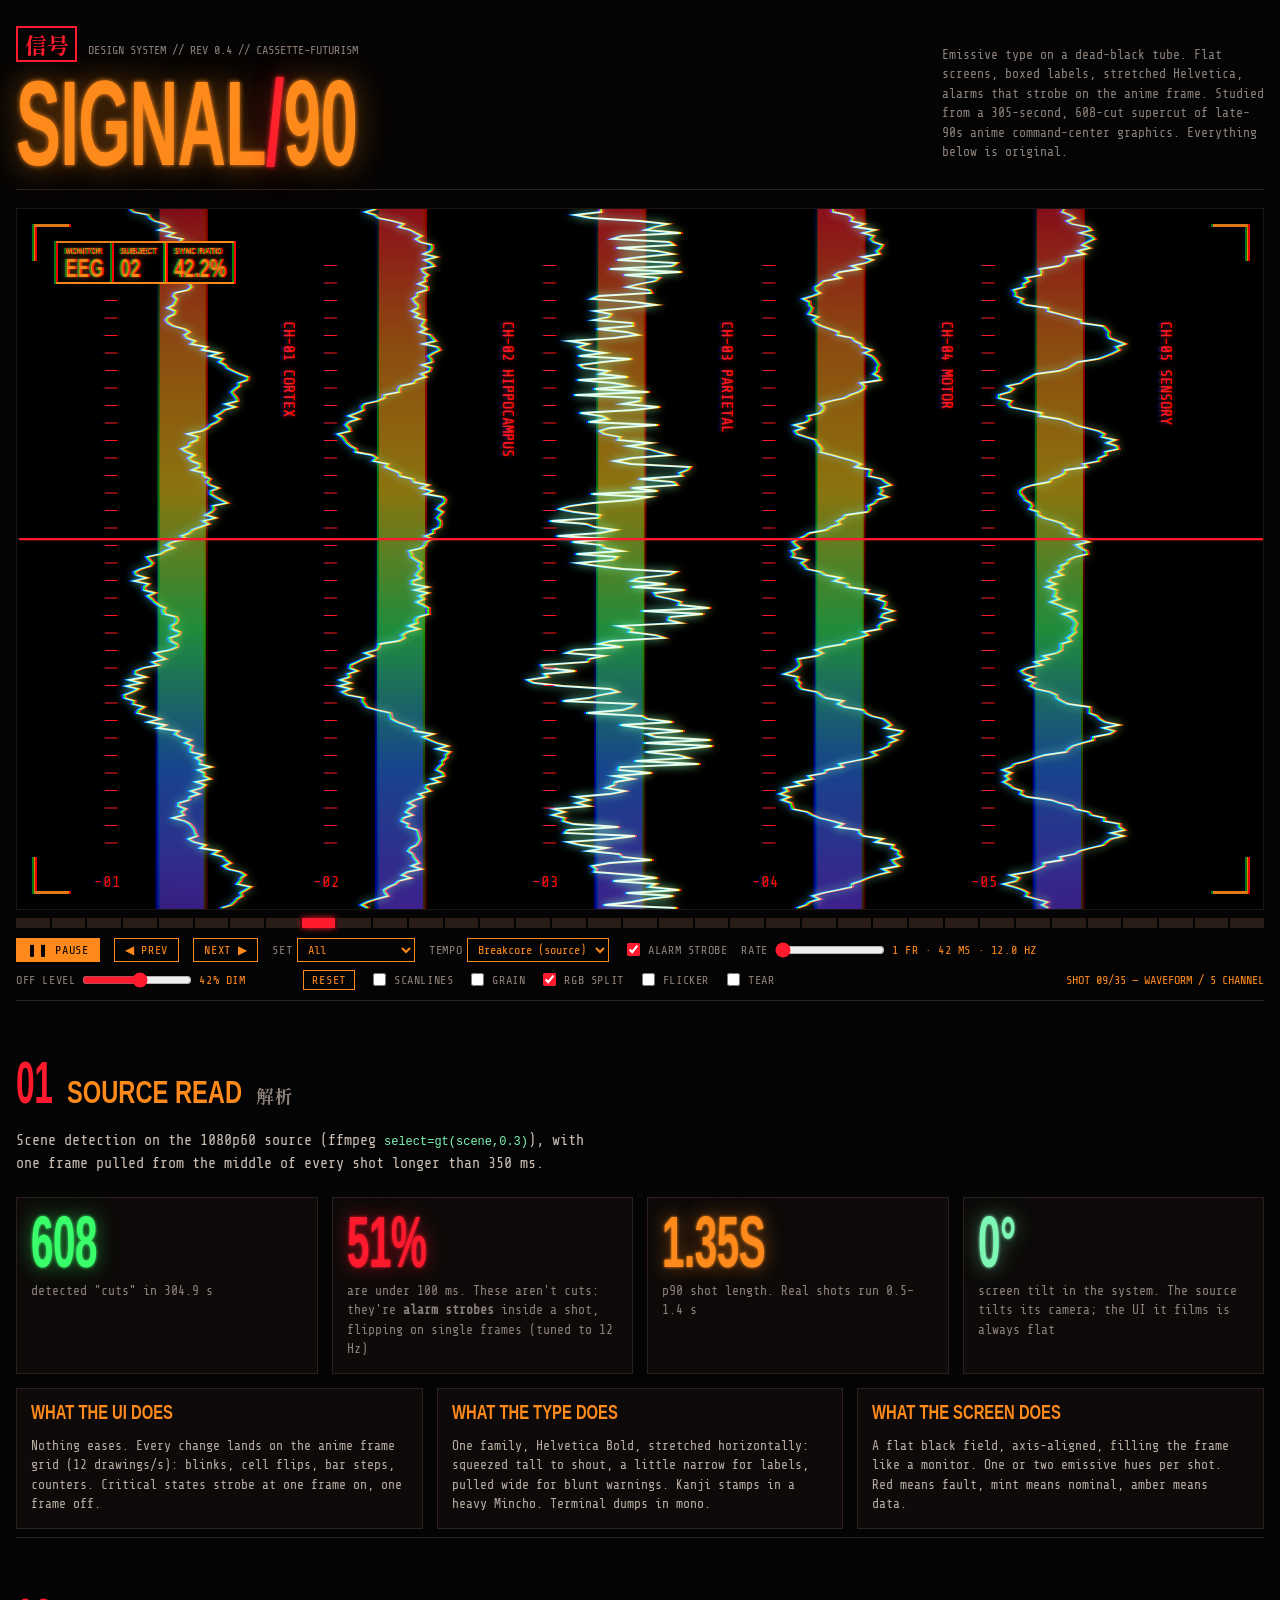
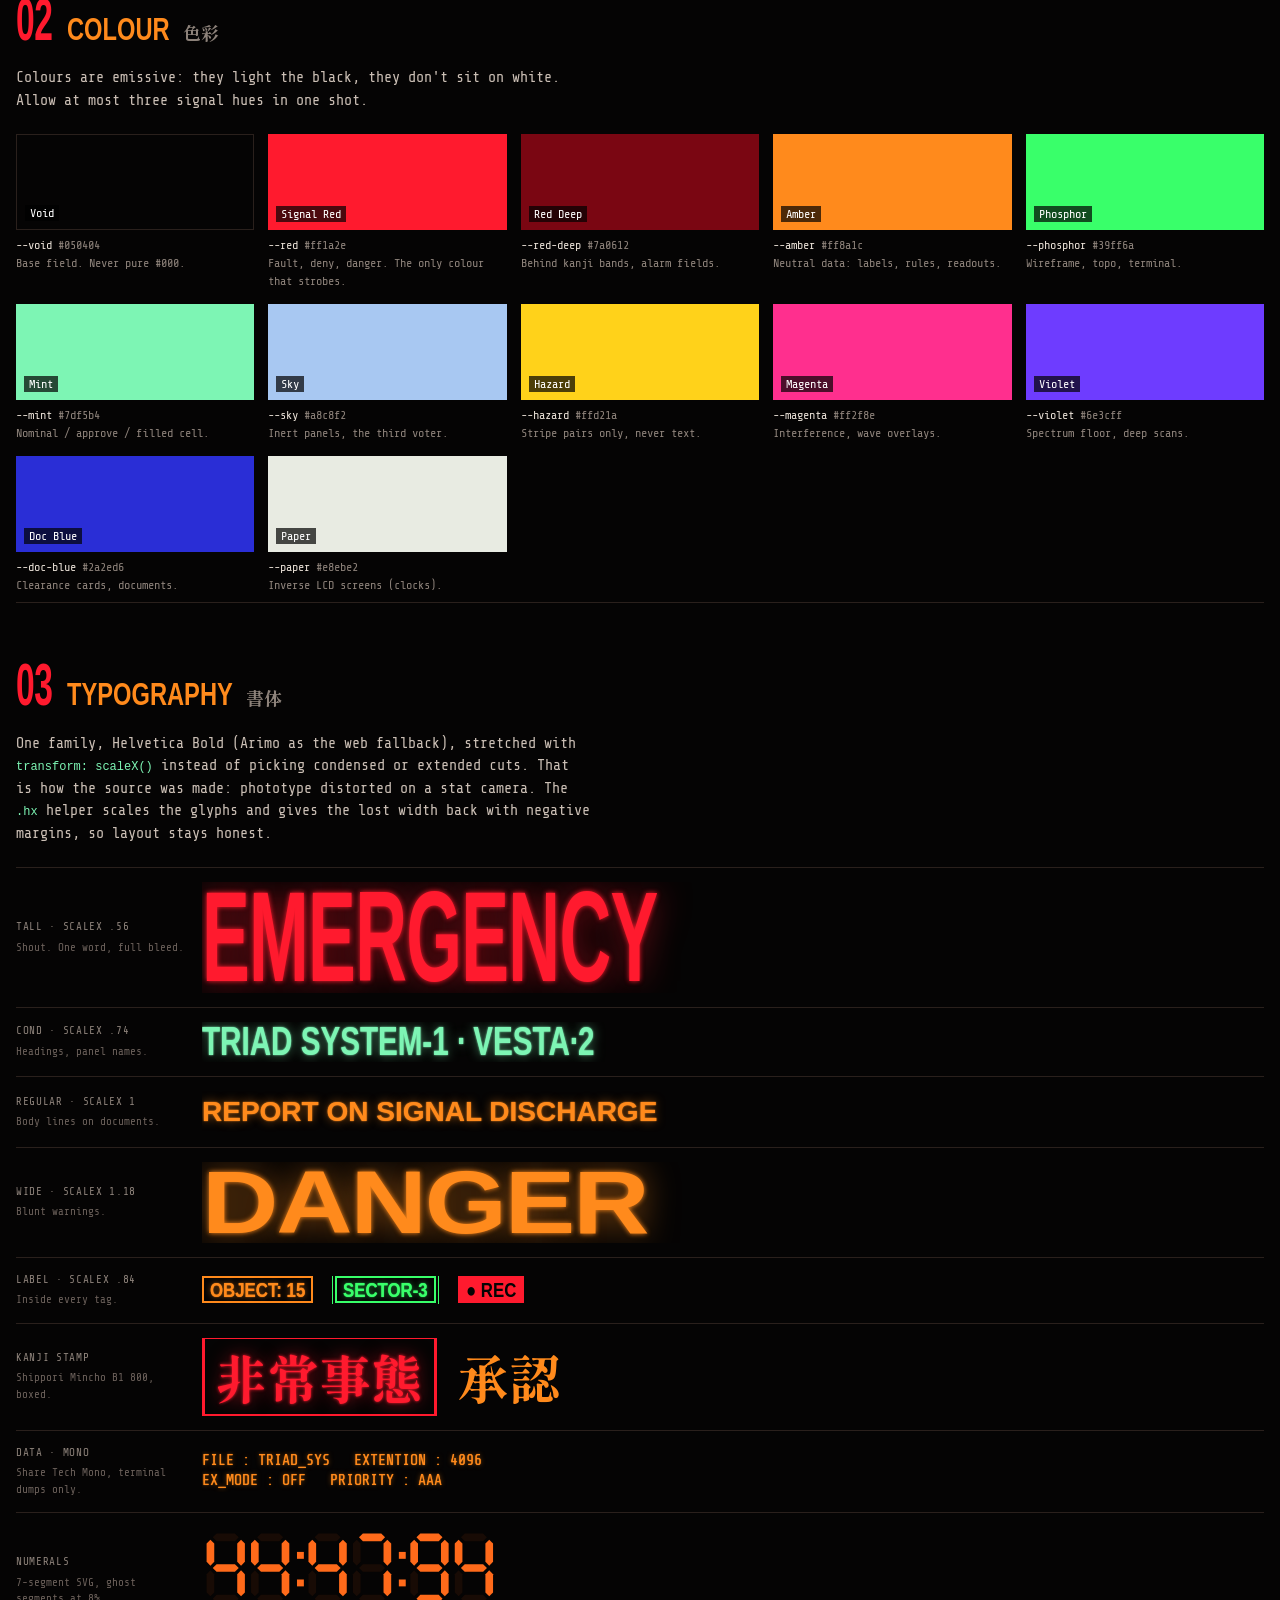
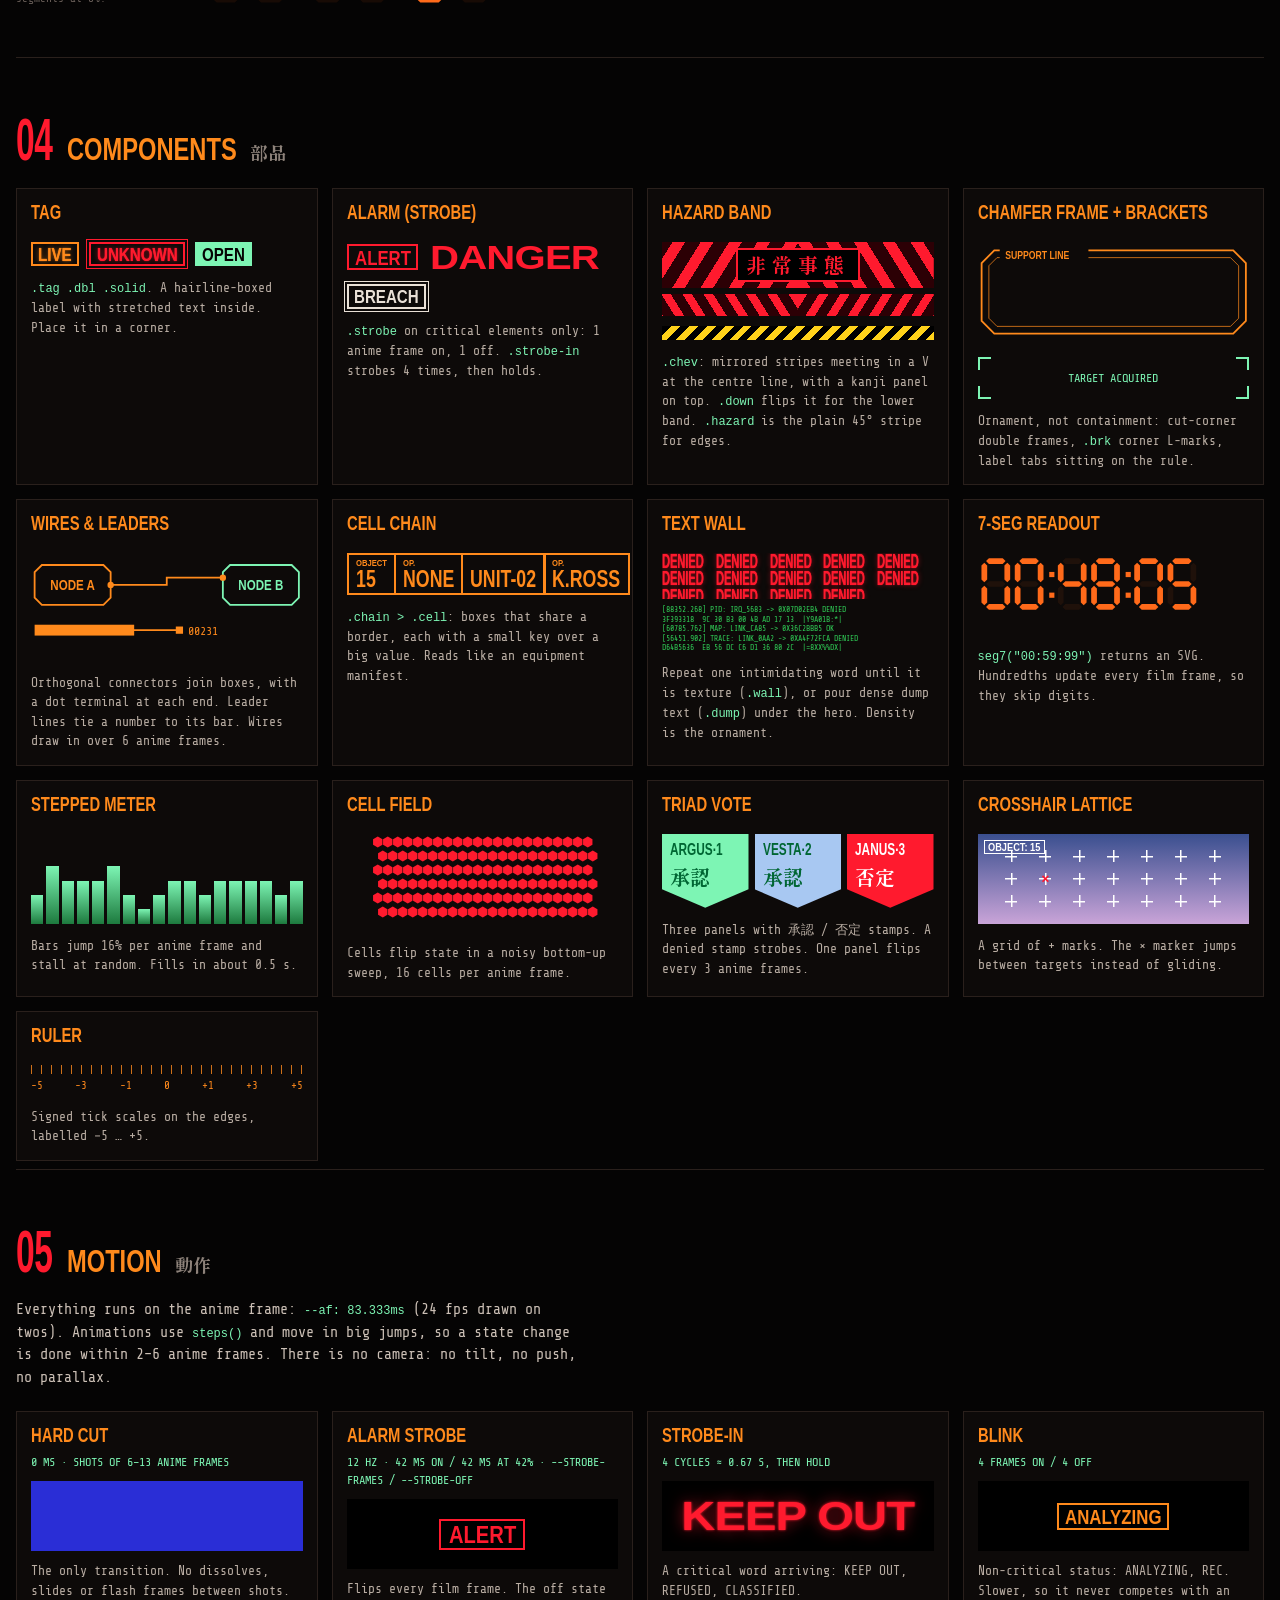
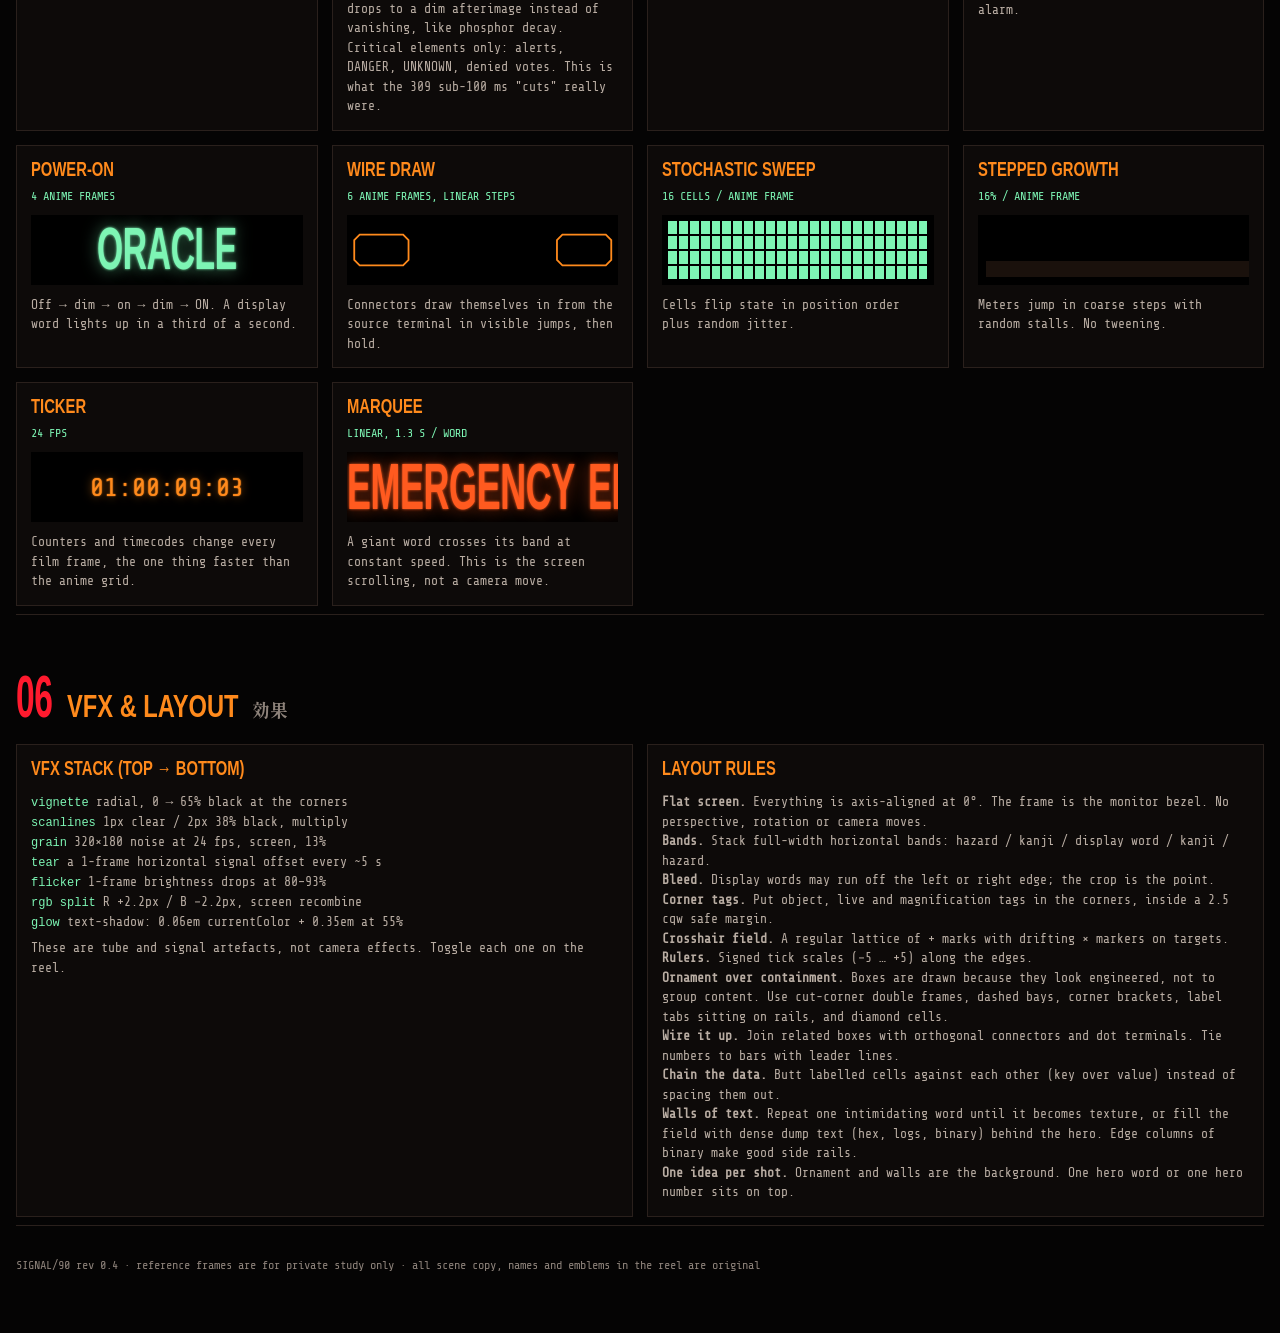
==== demo-reel.html @ db7c9132 "SIGNAL/90: cassette-futurism UI system, kit and demo reel Kit (signal90/): tokens.json (DTCG), guide" ====
<!doctype html>
<html lang="en">
<head>
<meta charset="utf-8">
<meta name="viewport" content="width=device-width,initial-scale=1">
<title>SIGNAL/90 Demo Reel</title>
<link rel="preconnect" href="https://fonts.googleapis.com">
<link rel="preconnect" href="https://fonts.gstatic.com" crossorigin>
<link href="https://fonts.googleapis.com/css2?family=Arimo:wght@400;700&family=Shippori+Mincho+B1:wght@700;800&family=Share+Tech+Mono&display=swap" rel="stylesheet">
<link rel="stylesheet" href="signal90/signal90.css">
<style>
/* ---------- page chrome ---------- */
.mast{display:flex;align-items:flex-end;justify-content:space-between;gap:16px;padding:28px 0 14px;border-bottom:1px solid var(--page-rule);flex-wrap:wrap}
.mast h1{margin:0;font-size:clamp(48px,10vw,120px);color:var(--amber)}
.mast h1 b{color:var(--red)}
.mast .sub{color:var(--page-dim);font-size:13px;max-width:46ch}
.mast .jp{font:800 22px var(--f-mincho);color:var(--red);border:2px solid var(--red);padding:0 .3em;margin-right:.5em}
.stage-wrap{margin:18px 0 0}
.stage{position:relative;width:100%;aspect-ratio:16/9;background:var(--void);overflow:hidden;container-type:inline-size;isolation:isolate;border:1px solid #1d1512}
.scene{position:absolute;inset:0;overflow:hidden}
.stage.ca .scene{filter:url(#rgbsplit)}
.fx{position:absolute;inset:0;pointer-events:none;z-index:20}
.fx-scan{background:repeating-linear-gradient(180deg,transparent 0 1px,rgba(0,0,0,.38) 1px 3px);mix-blend-mode:multiply}
.fx-vig{background:radial-gradient(120% 95% at 50% 50%,transparent 55%,rgba(0,0,0,.65) 100%)}
.fx-grain{width:100%;height:100%;opacity:.13;mix-blend-mode:screen}
.stage.flicker .scene{animation:flick 3.1s infinite steps(1)}
@keyframes flick{0%{opacity:1}31%{opacity:.88}32%{opacity:1}67%{opacity:.93}68%{opacity:1}92%{opacity:.8}93%{opacity:1}}
.stage.tear .scene{animation:tear 4.7s infinite steps(1)}
@keyframes tear{0%,100%{transform:none}61%{transform:translateX(.6cqw)}62%{transform:translateX(-.4cqw)}63%{transform:none}}

.controls{display:flex;flex-wrap:wrap;gap:8px 14px;align-items:center;padding:10px 0;border-bottom:1px solid var(--page-rule);font-size:12px;color:var(--page-dim)}
.btn{font:12px var(--f-mono);background:transparent;color:var(--amber);border:1px solid var(--amber);padding:4px 10px;cursor:pointer;text-transform:uppercase;letter-spacing:.06em}
.btn:hover,.btn[aria-pressed=true]{background:var(--amber);color:var(--void)}
.controls label{display:inline-flex;gap:5px;align-items:center;cursor:pointer;text-transform:uppercase;letter-spacing:.05em}
.controls input{accent-color:var(--red)}
.controls select{font:12px var(--f-mono);background:var(--void);color:var(--amber);border:1px solid var(--amber);padding:3px 6px}
.controls input[type=range]{width:110px}
.sval{color:var(--amber);min-width:15ch;display:inline-block;font-variant-numeric:tabular-nums}
.readout{margin-left:auto;color:var(--amber);white-space:nowrap}
.ticks{display:flex;gap:2px;height:10px;margin:8px 0 0}
.ticks i{flex:1;background:#2a1d18;cursor:pointer}
.ticks i.on{background:var(--red);box-shadow:0 0 6px var(--red)}

section{padding:56px 0 8px;border-bottom:1px solid var(--page-rule)}
.sh{display:flex;gap:14px;align-items:baseline;margin:0 0 22px;flex-wrap:wrap}
.sh .no{font-size:60px;color:var(--red)}
.sh h2{margin:0;font-size:32px;color:var(--amber)}
.sh .jp{font:800 18px var(--f-mincho);color:var(--page-dim)}
.lede{max-width:72ch;color:#cbbfb5;margin:0 0 22px}
.grid{display:grid;gap:14px}
.g2{grid-template-columns:repeat(auto-fit,minmax(min(100%,420px),1fr))}
.g3{grid-template-columns:repeat(auto-fit,minmax(min(100%,300px),1fr))}
.g4{grid-template-columns:repeat(auto-fit,minmax(min(100%,220px),1fr))}
.card{border:1px solid var(--page-rule);background:var(--void-2);padding:14px;position:relative;min-width:0}
.card h3{margin:0 0 8px;font-size:20px;color:var(--amber)}
.card p{margin:6px 0 0;font-size:13px;color:#b9ada3}
code{color:var(--mint);font-size:12px}
.stat{font-size:72px;color:var(--phosphor)}
.statnote{font-size:13px;color:var(--page-dim);margin-top:6px}
.sw{height:96px;display:flex;align-items:flex-end;padding:8px;font:12px var(--f-mono)}
.sw span{background:rgba(0,0,0,.7);color:#fff;padding:1px 5px}
.swatch-meta{font-size:12px;color:var(--page-dim);margin-top:6px}
.swatch-meta b{color:var(--page-ink);font-weight:400}
.spec{border-top:1px solid var(--page-rule);padding:14px 0;display:grid;grid-template-columns:170px 1fr;gap:16px;align-items:center}
.spec .k{font-size:11px;color:var(--page-dim);text-transform:uppercase;letter-spacing:.06em}
@media (max-width:640px){.spec{grid-template-columns:1fr}}
.archive img{width:100%;display:block;border:1px solid var(--page-rule);cursor:zoom-in}
.archive figcaption{font-size:11px;color:var(--page-dim);padding:4px 0 10px}
.lightbox{position:fixed;inset:0;background:rgba(0,0,0,.92);display:none;align-items:center;justify-content:center;z-index:100;padding:16px;cursor:zoom-out}
.lightbox.on{display:flex}
.lightbox img{max-width:100%;max-height:100%}
footer{padding:30px 0 60px;color:var(--page-dim);font-size:12px}
.warn{border-left:3px solid var(--red);padding:8px 12px;background:#1a0606;font-size:13px;color:#e6cfc8;margin-top:14px}

</style>
</head>
<body>
<svg width="0" height="0" style="position:absolute" aria-hidden="true">
  <filter id="rgbsplit" x="-2%" y="0" width="104%" height="100%" color-interpolation-filters="sRGB">
    <feColorMatrix in="SourceGraphic" type="matrix" values="1 0 0 0 0  0 0 0 0 0  0 0 0 0 0  0 0 0 1 0" result="r"/>
    <feOffset in="r" dx="2.2" dy="0" result="r2"/>
    <feColorMatrix in="SourceGraphic" type="matrix" values="0 0 0 0 0  0 1 0 0 0  0 0 0 0 0  0 0 0 1 0" result="g"/>
    <feColorMatrix in="SourceGraphic" type="matrix" values="0 0 0 0 0  0 0 0 0 0  0 0 1 0 0  0 0 0 1 0" result="b"/>
    <feOffset in="b" dx="-2.2" dy="0" result="b2"/>
    <feBlend in="r2" in2="g" mode="screen" result="rg"/>
    <feBlend in="rg" in2="b2" mode="screen"/>
  </filter>
  <filter id="sglow" x="-3%" y="-3%" width="106%" height="106%"><feGaussianBlur stdDeviation="2.6" result="b"/><feMerge><feMergeNode in="b"/><feMergeNode in="SourceGraphic"/></feMerge></filter>
</svg>

<div class="wrap">
  <header class="mast">
    <div>
      <div style="margin-bottom:10px"><span class="jp">信号</span><span class="mono" style="color:var(--page-dim);font-size:12px">DESIGN SYSTEM // REV 0.4 // CASSETTE-FUTURISM</span></div>
      <h1 class="tall glow">Signal<b>/</b>90</h1>
    </div>
    <p class="sub">Emissive type on a dead-black tube. Flat screens, boxed labels, stretched Helvetica, alarms that strobe on the anime frame. Studied from a 305-second, 608-cut supercut of late-90s anime command-center graphics. Everything below is original.</p>
  </header>

  <div class="stage-wrap">
    <div class="stage ca" id="stage">
      <div class="scene" id="scene"></div>
      <canvas class="fx fx-grain" id="grain" width="320" height="180" style="display:none"></canvas>
      <div class="fx fx-scan" id="fxscan" style="display:none"></div>
      <div class="fx fx-vig"></div>
    </div>
    <div class="ticks" id="ticks"></div>
    <div class="controls">
      <button class="btn" id="play" aria-pressed="true">❚❚ Pause</button>
      <button class="btn" id="prev">◀ Prev</button>
      <button class="btn" id="next">Next ▶</button>
      <label>Set <select id="set"><option value="all">All</option><option value="source">Source studies</option><option value="modern">Never evolved</option></select></label>
      <label>Tempo <select id="tempo"><option value="breakcore">Breakcore (source)</option><option value="broadcast">Broadcast (2.5s)</option><option value="hold">Hold shot</option></select></label>
      <label><input type="checkbox" id="o-strobe" checked> Alarm strobe</label>
      <label title="Film frames (24 fps) each strobe state holds">Rate <input type="range" id="s-rate" min="1" max="12" step="1" value="1"> <span class="sval" id="v-rate"></span></label>
      <label title="Opacity of the off state">Off level <input type="range" id="s-off" min="0" max="80" step="1" value="42"> <span class="sval" id="v-off"></span></label>
      <button class="btn" id="s-reset" style="padding:2px 8px">Reset</button>
      <label><input type="checkbox" id="o-scan"> Scanlines</label>
      <label><input type="checkbox" id="o-grain"> Grain</label>
      <label><input type="checkbox" id="o-ca" checked> RGB split</label>
      <label><input type="checkbox" id="o-flick"> Flicker</label>
      <label><input type="checkbox" id="o-tear"> Tear</label>
      <span class="readout" id="readout">SHOT 01/17</span>
    </div>
  </div>

  <section>
    <div class="sh"><span class="no tall">01</span><h2 class="cond">Source read</h2><span class="jp">解析</span></div>
    <p class="lede">Scene detection on the 1080p60 source (ffmpeg <code>select=gt(scene,0.3)</code>), with one frame pulled from the middle of every shot longer than 350 ms.</p>
    <div class="grid g4">
      <div class="card"><div class="stat tall glow">608</div><div class="statnote">detected "cuts" in 304.9 s</div></div>
      <div class="card"><div class="stat tall glow" style="color:var(--red)">51%</div><div class="statnote">are under 100 ms. These aren't cuts: they're <b>alarm strobes</b> inside a shot, flipping on single frames (tuned to 12 Hz)</div></div>
      <div class="card"><div class="stat tall glow" style="color:var(--amber)">1.35s</div><div class="statnote">p90 shot length. Real shots run 0.5–1.4 s</div></div>
      <div class="card"><div class="stat tall glow" style="color:var(--mint)">0°</div><div class="statnote">screen tilt in the system. The source tilts its camera; the UI it films is always flat</div></div>
    </div>
    <div class="grid g3" style="margin-top:14px">
      <div class="card"><h3 class="cond">What the UI does</h3><p>Nothing eases. Every change lands on the anime frame grid (12 drawings/s): blinks, cell flips, bar steps, counters. Critical states strobe at one frame on, one frame off.</p></div>
      <div class="card"><h3 class="cond">What the type does</h3><p>One family, Helvetica Bold, stretched horizontally: squeezed tall to shout, a little narrow for labels, pulled wide for blunt warnings. Kanji stamps in a heavy Mincho. Terminal dumps in mono.</p></div>
      <div class="card"><h3 class="cond">What the screen does</h3><p>A flat black field, axis-aligned, filling the frame like a monitor. One or two emissive hues per shot. Red means fault, mint means nominal, amber means data.</p></div>
    </div>
  </section>

  <section>
    <div class="sh"><span class="no tall">02</span><h2 class="cond">Colour</h2><span class="jp">色彩</span></div>
    <p class="lede">Colours are emissive: they light the black, they don't sit on white. Allow at most three signal hues in one shot.</p>
    <div class="grid g4" id="swatches"></div>
  </section>

  <section>
    <div class="sh"><span class="no tall">03</span><h2 class="cond">Typography</h2><span class="jp">書体</span></div>
    <p class="lede">One family, Helvetica Bold (Arimo as the web fallback), stretched with <code>transform: scaleX()</code> instead of picking condensed or extended cuts. That is how the source was made: phototype distorted on a stat camera. The <code>.hx</code> helper scales the glyphs and gives the lost width back with negative margins, so layout stays honest.</p>
    <div id="typespec"></div>
  </section>

  <section>
    <div class="sh"><span class="no tall">04</span><h2 class="cond">Components</h2><span class="jp">部品</span></div>
    <div class="grid g3" id="comps"></div>
  </section>

  <section>
    <div class="sh"><span class="no tall">05</span><h2 class="cond">Motion</h2><span class="jp">動作</span></div>
    <p class="lede">Everything runs on the anime frame: <code>--af: 83.333ms</code> (24 fps drawn on twos). Animations use <code>steps()</code> and move in big jumps, so a state change is done within 2–6 anime frames. There is no camera: no tilt, no push, no parallax.</p>
    <div class="grid g3" id="motion"></div>
  </section>

  <section>
    <div class="sh"><span class="no tall">06</span><h2 class="cond">VFX &amp; layout</h2><span class="jp">効果</span></div>
    <div class="grid g2">
      <div class="card"><h3 class="cond">VFX stack (top → bottom)</h3>
        <p><code>vignette</code> radial, 0 → 65% black at the corners<br>
        <code>scanlines</code> 1px clear / 2px 38% black, multiply<br>
        <code>grain</code> 320×180 noise at 24 fps, screen, 13%<br>
        <code>tear</code> a 1-frame horizontal signal offset every ~5 s<br>
        <code>flicker</code> 1-frame brightness drops at 80–93%<br>
        <code>rgb split</code> R +2.2px / B −2.2px, screen recombine<br>
        <code>glow</code> text-shadow: 0.06em currentColor + 0.35em at 55%</p>
        <p>These are tube and signal artefacts, not camera effects. Toggle each one on the reel.</p></div>
      <div class="card"><h3 class="cond">Layout rules</h3>
        <p><b>Flat screen.</b> Everything is axis-aligned at 0°. The frame is the monitor bezel. No perspective, rotation or camera moves.<br>
        <b>Bands.</b> Stack full-width horizontal bands: hazard / kanji / display word / kanji / hazard.<br>
        <b>Bleed.</b> Display words may run off the left or right edge; the crop is the point.<br>
        <b>Corner tags.</b> Put object, live and magnification tags in the corners, inside a 2.5 cqw safe margin.<br>
        <b>Crosshair field.</b> A regular lattice of + marks with drifting × markers on targets.<br>
        <b>Rulers.</b> Signed tick scales (−5 … +5) along the edges.<br>
        <b>Ornament over containment.</b> Boxes are drawn because they look engineered, not to group content. Use cut-corner double frames, dashed bays, corner brackets, label tabs sitting on rails, and diamond cells.<br>
        <b>Wire it up.</b> Join related boxes with orthogonal connectors and dot terminals. Tie numbers to bars with leader lines.<br>
        <b>Chain the data.</b> Butt labelled cells against each other (key over value) instead of spacing them out.<br>
        <b>Walls of text.</b> Repeat one intimidating word until it becomes texture, or fill the field with dense dump text (hex, logs, binary) behind the hero. Edge columns of binary make good side rails.<br>
        <b>One idea per shot.</b> Ornament and walls are the background. One hero word or one hero number sits on top.</p></div>
    </div>
  </section>

  <section>
    <div class="sh"><span class="no tall">07</span><h2 class="cond">Reference archive</h2><span class="jp">記録</span></div>
    <p class="lede">The souvenir shelf: eight contact sheets (236 mid-shot frames, read left→right) and eight frame strips sampled across single shots. The files sit in <code>reference/</code>. Click to enlarge.</p>
    <div class="grid g2 archive" id="archive"></div>
  </section>
  <footer>SIGNAL/90 rev 0.4 · reference frames are for private study only · all scene copy, names and emblems in the reel are original</footer>
</div>
<div class="lightbox" id="lb"><img alt=""></div>

<script src="signal90/signal90.js"></script>
<script src="scenes.js"></script>
<script>

/* ============================================================
   SCENES — all flat, all original
   ============================================================ */
/* reel runner: hard cuts only */
const sceneEl=$('#scene'),stage=$('#stage');
let idx=0,playing=true,cutTimer=null;
const ticks=$('#ticks');ticks.innerHTML=SCENES.map((s,i)=>`<i title="${s.name}" data-i="${i}"></i>`).join('');
ticks.onclick=e=>{if(e.target.dataset.i)go(+e.target.dataset.i)};
function show(i){if(S)S.kill();sceneEl.innerHTML='';S=ctx();SCENES[i].build(sceneEl,S);stretchAll(sceneEl);[...ticks.children].forEach((t,k)=>t.classList.toggle('on',k===i))}
function shotLen(){const t=$('#tempo').value;if(t==='broadcast')return 2500;if(t==='hold')return 1e9;
  // whole anime frames: mostly 6–13 (0.5–1.1 s), sometimes a 20-frame hold
  return AF*(Math.random()<.15?20:6+Math.floor(R(0,8)))}
let SET='all';const list=()=>SCENES.map((s,i)=>i).filter(i=>SET==='all'||(SCENES[i].set||'source')===SET);
function step(d){const L=list();let p=L.indexOf(idx);if(p<0)p=d>0?-1:0;return L[(p+d+L.length)%L.length]}
function schedule(){clearTimeout(cutTimer);if(playing)cutTimer=setTimeout(()=>go(step(1)),shotLen())}
function go(i){idx=i;show(idx);$('#readout').textContent=`SHOT ${pad(idx+1)}/${SCENES.length} — ${SCENES[idx].set==='modern'?'NEVER EVOLVED // ':''}${SCENES[idx].name}`;schedule()}
$('#play').onclick=()=>{playing=!playing;$('#play').setAttribute('aria-pressed',playing);$('#play').textContent=playing?'❚❚ Pause':'▶ Play';schedule()};
$('#next').onclick=()=>go(step(1));
$('#prev').onclick=()=>go(step(-1));
$('#set').onchange=e=>{SET=e.target.value;go(list()[0])};
$('#tempo').onchange=schedule;
const tog=(id,fn)=>{$(id).onchange=e=>fn(e.target.checked)};
tog('#o-strobe',v=>document.body.classList.toggle('nostrobe',!v));
// strobe tuning: drives the CSS tokens, so the reel and every doc demo follow
function tuneStrobe(){
  const fr=+$('#s-rate').value, off=+$('#s-off').value/100, root=document.documentElement.style;
  root.setProperty('--strobe-frames',fr);root.setProperty('--strobe-off',off);
  const ms=fr*FR;$('#v-rate').textContent=`${fr} fr · ${Math.round(ms)} ms · ${(1000/(ms*2)).toFixed(1)} Hz`;
  $('#v-off').textContent=off?`${Math.round(off*100)}% dim`:'hard off';
}
$('#s-rate').oninput=$('#s-off').oninput=tuneStrobe;
$('#s-reset').onclick=()=>{$('#s-rate').value=1;$('#s-off').value=42;tuneStrobe()};
tuneStrobe();
tog('#o-scan',v=>$('#fxscan').style.display=v?'':'none');
tog('#o-grain',v=>$('#grain').style.display=v?'':'none');
tog('#o-ca',v=>stage.classList.toggle('ca',v));
tog('#o-flick',v=>stage.classList.toggle('flicker',v));
tog('#o-tear',v=>stage.classList.toggle('tear',v));
(()=>{const cv=$('#grain'),g=cv.getContext('2d');const id=g.createImageData(cv.width,cv.height);
  setInterval(()=>{if(cv.style.display==='none')return;const d=id.data;for(let i=0;i<d.length;i+=4){const v=Math.random()*255|0;d[i]=d[i+1]=d[i+2]=v;d[i+3]=255}g.putImageData(id,0,0)},FR)})();
new IntersectionObserver(es=>{if(!es[0].isIntersecting){clearTimeout(cutTimer);if(S)S.kill()}else go(idx)}).observe(stage);

/* ============================================================
   docs
   ============================================================ */
const COLORS=[['--void','#050404','Void','Base field. Never pure #000.'],['--red','#ff1a2e','Signal Red','Fault, deny, danger. The only colour that strobes.'],['--red-deep','#7a0612','Red Deep','Behind kanji bands, alarm fields.'],['--amber','#ff8a1c','Amber','Neutral data: labels, rules, readouts.'],['--phosphor','#39ff6a','Phosphor','Wireframe, topo, terminal.'],['--mint','#7df5b4','Mint','Nominal / approve / filled cell.'],['--sky','#a8c8f2','Sky','Inert panels, the third voter.'],['--hazard','#ffd21a','Hazard','Stripe pairs only, never text.'],['--magenta','#ff2f8e','Magenta','Interference, wave overlays.'],['--violet','#6e3cff','Violet','Spectrum floor, deep scans.'],['--doc-blue','#2a2ed6','Doc Blue','Clearance cards, documents.'],['--paper','#e8ebe2','Paper','Inverse LCD screens (clocks).']];
$('#swatches').innerHTML=COLORS.map(([v,h,n,u])=>`<div><div class="sw" style="background:${h};${h==='#050404'?'border:1px solid #2a201c':''}"><span>${n}</span></div><div class="swatch-meta"><b>${v}</b> ${h}<br>${u}</div></div>`).join('');

$('#typespec').innerHTML=[
 ['Tall · scaleX .56','Shout. One word, full bleed.',`<span class="tall glow" style="font-size:clamp(56px,10vw,130px);color:var(--red)">Emergency</span>`],
 ['Cond · scaleX .74','Headings, panel names.',`<span class="cond glow" style="font-size:40px;color:var(--mint)">Triad system-1 · Vesta·2</span>`],
 ['Regular · scaleX 1','Body lines on documents.',`<span class="hx glow" style="--sx:1;font-size:28px;color:var(--amber)">Report on signal discharge</span>`],
 ['Wide · scaleX 1.18','Blunt warnings.',`<span class="wide glow" style="font-size:clamp(44px,7vw,92px);color:var(--amber)">Danger</span>`],
 ['Label · scaleX .84','Inside every tag.',`<span class="tag glow" style="color:var(--amber);font-size:20px">Object: 15</span> <span class="tag dbl glow" style="color:var(--phosphor);font-size:20px;margin-left:14px">Sector-3</span> <span class="tag solid" style="color:var(--red);font-size:20px;margin-left:14px">● Rec</span>`],
 ['Kanji stamp','Shippori Mincho B1 800, boxed.',`<span class="mincho glow" style="font-size:52px;color:var(--red);border:3px solid var(--red);padding:0 .2em;line-height:1.2">非常事態</span> <span class="mincho" style="font-size:52px;color:var(--amber);margin-left:12px">承認</span>`],
 ['Data · mono','Share Tech Mono, terminal dumps only.',`<div class="mono glow" style="color:var(--amber);font-size:15px;line-height:1.35">FILE : TRIAD_SYS &nbsp; EXTENTION : 4096<br>EX_MODE : OFF &nbsp; PRIORITY : AAA</div>`],
 ['Numerals','7-segment SVG, ghost segments at 8%.',`<span style="font-size:72px;color:#ff6a1a" class="glow" id="specseg"></span>`]
].map(([k,m,s])=>`<div class="spec"><div><div class="k">${k}</div><div style="font-size:11px;color:#6b605a;margin-top:4px">${m}</div></div><div style="overflow:hidden">${s}</div></div>`).join('');
setInterval(()=>{const d=new Date();$('#specseg').innerHTML=seg7(`${pad(d.getMinutes())}:${pad(d.getSeconds())}:${pad(d.getMilliseconds()/10)}`)},FR);

const comps=[
 ['Tag','<code>.tag</code> <code>.dbl</code> <code>.solid</code>. A hairline-boxed label with stretched text inside. Place it in a corner.',`<div style="display:flex;gap:10px;flex-wrap:wrap"><span class="tag glow" style="color:var(--amber);font-size:18px">Live</span><span class="tag dbl glow" style="color:var(--red);font-size:18px">Unknown</span><span class="tag solid" style="color:var(--mint);font-size:18px">Open</span></div>`],
 ['Alarm (strobe)','<code>.strobe</code> on critical elements only: 1 anime frame on, 1 off. <code>.strobe-in</code> strobes 4 times, then holds.',`<div style="display:flex;gap:12px;flex-wrap:wrap;align-items:center"><span class="tag strobe" style="color:var(--red);font-size:20px">Alert</span><span class="wide strobe" style="color:var(--red);font-size:34px">Danger</span><span class="tag dbl strobe-inv" style="--a:var(--red);--b:#000;font-size:18px">Breach</span></div>`],
 ['Hazard band','<code>.chev</code>: mirrored stripes meeting in a V at the centre line, with a kanji panel on top. <code>.down</code> flips it for the lower band. <code>.hazard</code> is the plain 45° stripe for edges.',`<div class="chev" style="height:46px;font-size:12px;display:flex;align-items:center;justify-content:center"><span class="mincho" style="color:var(--red);background:#000;border:2px solid var(--red);padding:0 .4em;font-size:20px;letter-spacing:.3em">非常事態</span></div><div class="chev down" style="height:22px;margin-top:6px;font-size:9px"></div><div class="hazard" style="height:14px;margin-top:10px;font-size:7px;--c1:var(--hazard)"></div>`],
 ['Chamfer frame + brackets','Ornament, not containment: cut-corner double frames, <code>.brk</code> corner L-marks, label tabs sitting on the rule.',`<svg viewBox="0 0 300 100" style="width:100%;height:100px;color:var(--amber)">${chamfer(4,4,292,92,14,'currentColor',2)}${chamfer(12,12,276,76,9,'currentColor',.8)}<rect x="24" y="0" width="98" height="16" fill="#0d0a09"/>${svgT(30,13,'SUPPORT LINE',12,'currentColor')}</svg><div class="brk mono" style="color:var(--mint);padding:12px;margin-top:8px;font-size:12px;text-align:center">TARGET ACQUIRED</div>`],
 ['Wires &amp; leaders','Orthogonal connectors join boxes, with a dot terminal at each end. Leader lines tie a number to its bar. Wires draw in over 6 anime frames.',`<svg id="cwire" viewBox="0 0 300 100" style="width:100%;height:100px"></svg>`],
 ['Cell chain','<code>.chain &gt; .cell</code>: boxes that share a border, each with a small key over a big value. Reads like an equipment manifest.',`<div class="chain" style="color:var(--amber);font-size:24px"><div class="cell"><small class="hx">Object</small><span class="cond">15</span></div><div class="cell"><small class="hx">Op.</small><span class="cond">none</span></div><div class="cell"><span class="cond">Unit-02</span></div><div class="cell"><small class="hx">Op.</small><span class="cond">K.Ross</span></div></div>`],
 ['Text wall','Repeat one intimidating word until it is texture (<code>.wall</code>), or pour dense dump text (<code>.dump</code>) under the hero. Density is the ornament.',`<div class="wall" id="cwall" style="height:46px;color:var(--red);font-size:20px;gap:0 12px"></div><div class="dump" id="cdump" style="--dump-size:8px;height:46px;color:var(--phosphor);margin-top:6px;opacity:.8"></div>`],
 ['7-seg readout','<code>seg7("00:59:99")</code> returns an SVG. Hundredths update every film frame, so they skip digits.',`<div class="glow" style="font-size:54px;color:#ff6a1a" id="cseg"></div>`],
 ['Stepped meter','Bars jump 16% per anime frame and stall at random. Fills in about 0.5 s.',`<div id="cmeter" style="display:flex;align-items:flex-end;gap:3px;height:90px"></div>`],
 ['Cell field','Cells flip state in a noisy bottom-up sweep, 16 cells per anime frame.',`<svg id="chex" viewBox="0 0 220 90" style="width:100%;height:90px"></svg>`],
 ['Triad vote','Three panels with 承認 / 否定 stamps. A denied stamp strobes. One panel flips every 3 anime frames.',`<div style="display:flex;gap:6px;height:74px" id="ctri"></div>`],
 ['Crosshair lattice','A grid of + marks. The × marker jumps between targets instead of gliding.',`<div style="height:90px;position:relative;background:linear-gradient(#3a4f8f,#c9a4d8);overflow:hidden" id="cx"></div>`],
 ['Ruler','Signed tick scales on the edges, labelled −5 … +5.',`<div style="color:var(--amber)"><div class="ruler"></div><div class="mono" style="display:flex;justify-content:space-between;font-size:11px;margin-top:4px"><span>-5</span><span>-3</span><span>-1</span><span>0</span><span>+1</span><span>+3</span><span>+5</span></div></div>`]];
$('#comps').innerHTML=comps.map(([n,d,demo])=>`<div class="card"><h3 class="cond">${n}</h3><div style="margin:12px 0">${demo}</div><p>${d}</p></div>`).join('');
(()=>{const A='var(--amber)',M='var(--mint)';const sv=$('#cwire');
  sv.innerHTML=chamfer(4,8,84,44,8,A,2)+svgT(46,36,'NODE A',16,A,'middle')+chamfer(212,8,84,44,8,M,2)+svgT(254,36,'NODE B',16,M,'middle')
   +wire('M88 30 H150 V22 H212',A,2)+dot(88,30,A,3.5)+dot(212,22,A,3.5)
   +`<rect x="4" y="74" width="110" height="12" fill="${A}"/>`+wire('M114 80 H160',A,2)+`<rect x="160" y="76" width="8" height="8" fill="${A}"/>`+`<text x="174" y="85" fill="${A}" font-family="Share Tech Mono" font-size="13">00231</text>`;
  const run=()=>{let id;drawWires(sv,(ms,fn)=>{id=setInterval(fn,ms)});setTimeout(()=>clearInterval(id),AF*8)};run();setInterval(run,2600)})();
(()=>{const w=$('#cwall');w.innerHTML=Array(14).fill('<span class="tall glow">Denied</span>').join('');const ws=[...w.children];
  setInterval(()=>{ws.forEach(x=>x.classList.remove('strobe'));pick(ws).classList.add('strobe')},AF*2);
  const d=$('#cdump');const b=Array.from({length:5},()=>dumpLine(1));setInterval(()=>{b.shift();b.push(dumpLine(pick([0,1])));d.textContent=b.join('\n')},AF)})();
setInterval(()=>{const r=(Date.now()/10)%6000;$('#cseg').innerHTML=seg7(`${pad(r/6000)}:${pad(r/100%60)}:${pad(r%100)}`)},FR);
(()=>{const m=$('#cmeter');const n=18;for(let i=0;i<n;i++)m.insertAdjacentHTML('beforeend','<div style="flex:1;background:linear-gradient(#7df5b4,#1d7a3e);height:0"></div>');const ds=[...m.children];let h=Array(n).fill(0),hold=0;
  setInterval(()=>{let full=true;ds.forEach((d,i)=>{const t=Math.round((30+60*Math.abs(Math.sin(i*.5)))/16)*16;if(h[i]<t){full=false;if(Math.random()>.25)h[i]+=16}d.style.height=Math.min(h[i],100)+'%'});if(full&&++hold>18){hold=0;h=h.map(()=>0)}},AF)})();
(()=>{const s=$('#chex');let p='';const cells=[];for(let y=0;y<6;y++)for(let x=0;x<22;x++){const cx=x*10+(y%2?5:0)+5,cy=y*14+8;let pts='';for(let k=0;k<6;k++){const a=Math.PI/180*(60*k-30);pts+=`${(cx+5.4*Math.cos(a)).toFixed(1)},${(cy+5.4*Math.sin(a)).toFixed(1)} `}p+=`<polygon points="${pts}" fill="var(--mint)"/>`;cells.push(cy)}
  s.innerHTML=p;const ps=[...s.children];let ord=[],n=0,hold=0;const reset=()=>{ps.forEach(e=>e.setAttribute('fill','var(--mint)'));ord=cells.map((y,i)=>({i,k:-y+R(0,30)})).sort((a,b)=>a.k-b.k);n=0};reset();
  setInterval(()=>{if(n<ord.length){for(let j=0;j<16&&n<ord.length;j++)ps[ord[n++].i].setAttribute('fill','var(--red)')}else if(++hold>18){hold=0;reset()}},AF)})();
(()=>{const t=$('#ctri');['ARGUS·1','VESTA·2','JANUS·3'].forEach((n,i)=>t.insertAdjacentHTML('beforeend',`<div data-c="${i==1?'var(--sky)':'var(--mint)'}" style="flex:1;background:${i==1?'var(--sky)':'var(--mint)'};clip-path:polygon(0 0,100% 0,100% 75%,50% 100%,0 75%);padding:6px 8px;color:#063"><span class="cond" style="font-size:16px">${n}</span><div class="mincho st" style="font-size:20px">承認</div></div>`));const ps=[...t.children];
  setInterval(()=>{const p=pick(ps);const ok=Math.random()>.5;p.style.background=ok?p.dataset.c:'var(--red)';const st=p.querySelector('.st');st.textContent=ok?'承認':'否定';st.classList.toggle('strobe',!ok);p.style.color=ok?'#063':'#fff'},AF*3)})();
(()=>{const c=$('#cx');let h='';for(let y=1;y<4;y++)for(let x=1;x<8;x++)h+=`<span style="position:absolute;left:${x*12.5}%;top:${y*25}%;width:12px;height:12px;transform:translate(-50%,-50%);background:linear-gradient(#fff,#fff) 50% 0/1.5px 100% no-repeat,linear-gradient(#fff,#fff) 0 50%/100% 1.5px no-repeat"></span>`;h+=`<span id="cxm" class="mono" style="position:absolute;color:var(--red);font-size:20px;transform:translate(-50%,-50%)">×</span><span class="tag" style="position:absolute;left:6px;top:6px;color:#fff;font-size:11px">Object: 15</span>`;c.innerHTML=h;
  setInterval(()=>{const m=$('#cxm');m.style.left=(12.5*(1+Math.floor(R(0,7))))+'%';m.style.top=(25*(1+Math.floor(R(0,3))))+'%'},AF*5)})();

const motion=[
 ['Hard cut','0 ms · shots of 6–13 anime frames','The only transition. No dissolves, slides or flash frames between shots.','cut'],
 ['Alarm strobe','12 Hz · 42 ms on / 42 ms at 42% · --strobe-frames / --strobe-off','Flips every film frame. The off state drops to a dim afterimage instead of vanishing, like phosphor decay. Critical elements only: alerts, DANGER, UNKNOWN, denied votes. This is what the 309 sub-100 ms "cuts" really were.','strobe'],
 ['Strobe-in','4 cycles ≈ 0.67 s, then hold','A critical word arriving: KEEP OUT, REFUSED, CLASSIFIED.','strobein'],
 ['Blink','4 frames on / 4 off','Non-critical status: ANALYZING, REC. Slower, so it never competes with an alarm.','blink'],
 ['Power-on','4 anime frames','Off → dim → on → dim → ON. A display word lights up in a third of a second.','flick'],
 ['Wire draw','6 anime frames, linear steps','Connectors draw themselves in from the source terminal in visible jumps, then hold.','wire'],
 ['Stochastic sweep','16 cells / anime frame','Cells flip state in position order plus random jitter.','sweep'],
 ['Stepped growth','16% / anime frame','Meters jump in coarse steps with random stalls. No tweening.','step'],
 ['Ticker','24 fps','Counters and timecodes change every film frame, the one thing faster than the anime grid.','tick'],
 ['Marquee','linear, 1.3 s / word','A giant word crosses its band at constant speed. This is the screen scrolling, not a camera move.','marq']];
$('#motion').innerHTML=motion.map(([n,t,d,k])=>`<div class="card"><h3 class="cond">${n}</h3><div class="mono" style="color:var(--mint);font-size:12px">${t}</div><div class="mdemo" data-k="${k}" style="height:70px;margin:10px 0;background:#000;position:relative;overflow:hidden"></div><p>${d}</p></div>`).join('');
document.querySelectorAll('.mdemo').forEach(m=>{const k=m.dataset.k;
  const restart=(sel,ms)=>setInterval(()=>{const e=m.querySelector(sel);e.style.animation='none';void e.offsetWidth;e.style.animation=''},ms);
  if(k==='wire'){m.innerHTML=`<svg viewBox="0 0 300 70" style="width:100%;height:100%">${chamfer(8,18,60,34,6,'var(--amber)',2)}${chamfer(232,18,60,34,6,'var(--amber)',2)}${wire('M68 35 H120 V12 H180 V35 H232','var(--amber)',2)}</svg>`;const sv=m.firstChild;const run=()=>{let id;drawWires(sv,(ms,fn)=>{id=setInterval(fn,ms)});setTimeout(()=>clearInterval(id),AF*8)};run();setInterval(run,1800)}
  if(k==='strobe')m.innerHTML=`<div class="fill center"><span class="tag strobe" style="color:var(--red);font-size:24px">Alert</span></div>`;
  if(k==='strobein'){m.innerHTML=`<div class="fill center"><span class="wide glow strobe-in" data-o="c" style="color:var(--red);font-size:40px">Keep out</span></div>`;restart('.strobe-in',2000)}
  if(k==='blink')m.innerHTML=`<div class="fill center"><span class="tag blink" style="color:var(--amber);font-size:20px">Analyzing</span></div>`;
  if(k==='flick'){m.innerHTML=`<div class="fill center"><div class="flick-on"><span class="tall glow" style="color:var(--mint);font-size:60px">Oracle</span></div></div>`;restart('.flick-on',1500)}
  if(k==='marq'){const w='<span class="tall glow" style="padding-right:24px">Emergency</span>';m.innerHTML=`<div class="fill" style="display:flex;align-items:center;overflow:hidden"><div class="marq" style="color:#ff5a1f;font-size:64px;animation:marq 2.6s linear infinite">${w}${w}${w}${w}</div></div>`}
  if(k==='tick'){m.innerHTML=`<div class="fill center mono glow" style="color:var(--amber);font-size:26px"></div>`;const e=m.firstChild;const t0=performance.now();setInterval(()=>e.textContent=timecode(performance.now()-t0),FR)}
  if(k==='cut'){const cs=['var(--red)','#000','var(--mint)','var(--doc-blue)'];let i=0;setInterval(()=>{m.style.background=cs[i++%4]},AF*9)}
  if(k==='sweep'){m.innerHTML=`<div style="display:grid;grid-template-columns:repeat(24,1fr);gap:2px;padding:6px;height:100%">${Array(96).fill('<i style="background:var(--mint)"></i>').join('')}</div>`;const is=[...m.querySelectorAll('i')];let ord=[],n=0,hold=0;const rs=()=>{is.forEach(e=>e.style.background='var(--mint)');ord=is.map((e,i)=>({e,k:-Math.floor(i/24)*10+R(0,14)})).sort((a,b)=>a.k-b.k);n=0};rs();setInterval(()=>{if(n<ord.length){for(let j=0;j<16&&n<ord.length;j++)ord[n++].e.style.background='var(--red)'}else if(++hold>12){hold=0;rs()}},AF)}
  if(k==='step'){m.innerHTML=`<div style="position:absolute;left:8px;right:8px;bottom:8px;height:16px;background:#1a110c"><div style="height:100%;width:0;background:var(--mint)"></div></div>`;const b=m.querySelector('div>div');let w=0,hold=0;setInterval(()=>{if(w<100){if(Math.random()>.25)w+=16}else if(++hold>10){hold=0;w=0}b.style.width=Math.min(w,100)+'%'},AF)}
});

const sheets=[1,2,3,4,5,6,7,8].map(n=>[`reference/contact-sheets/s_0${n}.jpg`,`Contact sheet ${n}/8 · shots ${(n-1)*30+1}–${Math.min(n*30,236)}`]);
const strips=[[6,'EMERGENCY marquee: hard scroll + wrap'],[10,'DANGER: static hold, tags strobe'],[16,'Tag cluster (camera tilted in the source; flat in the system)'],[77,'Hex bundle: stochastic green→red sweep'],[84,'Topo → energy bars stepping up'],[138,'Power-on flicker'],[153,'KEEP OUT (camera push in the source; flat in the system)'],[195,'Report card: boxed words strobe']].map(([i,c])=>[`reference/motion-strips/st_${i}.jpg`,`Motion strip, shot ${i}: ${c}`]);
$('#archive').innerHTML=[...sheets,...strips].map(([s,c])=>`<figure style="margin:0"><img loading="lazy" src="${s}" alt="${c}" onerror="archiveMissing(this)"><figcaption>${c}</figcaption></figure>`).join('');
window.archiveMissing=img=>{img.closest('figure').remove();if(!document.querySelector('#archive figure'))document.querySelector('#archive').closest('section').remove()};
$('#archive').onclick=e=>{if(e.target.tagName==='IMG'){$('#lb img').src=e.target.src;$('#lb').classList.add('on')}};
$('#lb').onclick=()=>$('#lb').classList.remove('on');

stretchAll();go(0);
document.fonts.ready.then(()=>{stretchAll()});
let rz;addEventListener('resize',()=>{clearTimeout(rz);rz=setTimeout(()=>stretchAll(),120)});
</script>
</body>
</html>
---- signal90/signal90.css ----
/* SIGNAL/90 design system: tokens + components. Rules: see signal90/guide.json */
/* ============================================================
   SIGNAL/90 — a cassette-futurism UI system  (rev 0.4)
   ============================================================ */
:root{
  /* surfaces */
  --void:#050404; --void-2:#0d0a09; --paper:#e8ebe2;
  /* signal colours (emissive) */
  --red:#ff1a2e; --red-deep:#7a0612; --amber:#ff8a1c; --phosphor:#39ff6a; --mint:#7df5b4;
  --sky:#a8c8f2; --violet:#6e3cff; --magenta:#ff2f8e; --hazard:#ffd21a; --doc-blue:#2a2ed6;
  --spectrum:linear-gradient(180deg,#ff1a2e 0%,#ff8a1c 22%,#ffd21a 40%,#39ff6a 62%,#2a7bff 82%,#6e3cff 100%);
  /* type — one family, stretched horizontally */
  --f-helv:"Helvetica Neue",Helvetica,Arimo,Arial,sans-serif;
  --f-mono:"Share Tech Mono",ui-monospace,monospace;
  --f-mincho:"Shippori Mincho B1","Hiragino Mincho ProN",serif;
  --sx-tall:.56;   /* shout: squeezed tall */
  --sx-cond:.74;   /* headings, labels */
  --sx-label:.84;  /* tags */
  --sx-wide:1.18;  /* stretched wide */
  /* motion — everything sits on the anime frame grid */
  --frame:41.667ms;     /* 1 film frame @ 24fps */
  --af:83.333ms;        /* 1 anime frame: drawings "on twos" = 12 per second */
  --strobe-frames:1;              /* film frames per strobe state: 1 = 12 Hz (owner-tuned) */
  --strobe:calc(var(--frame) * var(--strobe-frames) * 2);   /* full on+off cycle */
  --strobe-off:.42;               /* opacity of the "off" state: a dim afterimage (owner-tuned) */
  --blink:calc(var(--af) * 8);    /* non-critical blink: 4 on / 4 off */
  --glow:0 0 .06em currentColor,0 0 .35em color-mix(in srgb,currentColor 55%,transparent);
  --page-ink:#e9e0d6; --page-dim:#8d827a; --page-rule:#2a201c;
}
*{box-sizing:border-box}
html,body{margin:0;background:var(--void);color:var(--page-ink)}
body{font:15px/1.5 var(--f-mono);-webkit-font-smoothing:antialiased}
.wrap{max-width:1280px;margin:0 auto;padding:0 16px}

/* ---------- stretched Helvetica ---------- */
/* .hx scales glyphs horizontally; JS (stretchAll) gives back the space with negative margins */
.hx,.tall,.cond,.wide{display:inline-block;width:max-content;font-family:var(--f-helv);font-weight:700;text-transform:uppercase;transform:scaleX(var(--sx,1));transform-origin:0 50%}
.hx[data-o=c],.tall[data-o=c],.cond[data-o=c],.wide[data-o=c]{transform-origin:50% 50%}
.hx[data-o=r],.tall[data-o=r],.cond[data-o=r],.wide[data-o=r]{transform-origin:100% 50%}
.hx{--sx:var(--sx-label)}
.tall{--sx:var(--sx-tall);line-height:.86;letter-spacing:-.01em}
.cond{--sx:var(--sx-cond);line-height:.95}
.wide{--sx:var(--sx-wide);line-height:.9;letter-spacing:-.02em}
.mono{font-family:var(--f-mono);text-transform:uppercase}
.mincho{font-family:var(--f-mincho);font-weight:800}
.glow{text-shadow:var(--glow)}


/* ============================================================
   COMPONENTS
   ============================================================ */
.tag{display:inline-block;border:.12em solid currentColor;padding:.1em .3em .04em;font-family:var(--f-helv);font-weight:700;line-height:1;white-space:nowrap}
.tag.solid{background:currentColor}
.tag.solid span{color:var(--void)}
.tag.dbl{outline:.08em solid currentColor;outline-offset:.14em}
/* STROBE — critical only. Flips every anime frame: 1 on, 1 off. */
.strobe{animation:strobe var(--strobe) infinite steps(1,end)}
@keyframes strobe{50%{opacity:var(--strobe-off)}}
@keyframes blinkoff{50%{visibility:hidden}}
/* strobe-inv: swaps ink and field every anime frame (set --a ink, --b field) */
.strobe-inv{animation:strobeinv var(--strobe) infinite steps(1,end)}
@keyframes strobeinv{0%{color:var(--a);background:var(--b)}50%{color:var(--b);background:var(--a);opacity:calc(.5 + var(--strobe-off) / 2)}}
/* strobe-in: 4 strobe cycles (≈0.67s), then holds on */
.strobe-in{animation:strobe var(--strobe) 4 steps(1,end)}
/* BLINK — non-critical status (ANALYZING, REC): 4 frames on / 4 off */
.blink{animation:blinkoff var(--blink) infinite steps(1,end)}
.nostrobe .strobe,.nostrobe .strobe-inv,.nostrobe .strobe-in{animation:none}
@media (prefers-reduced-motion:reduce){.strobe,.strobe-inv,.strobe-in,.blink{animation:none!important}}
/* power-on: 4 anime frames — off, dim, on, dim, ON */
.flick-on{animation:flickon calc(var(--af) * 4) both steps(1,end)}
@keyframes flickon{0%{opacity:0}25%{opacity:.4}50%{opacity:1}75%{opacity:.5}100%{opacity:1}}
.hazard{background:repeating-linear-gradient(-45deg,var(--c1,var(--red)) 0 .9em,var(--c2,#000) .9em 1.8em)}
/* chevron band: mirrored diagonal stripes meeting at the centre line (a V across the band) */
.chev{position:relative;background:var(--c2,#2c0005);overflow:hidden}
.chev::before,.chev::after{content:'';position:absolute;top:0;bottom:0;width:50%;
  background:repeating-linear-gradient(-58deg,var(--c1,var(--red)) 0 .9em,transparent .9em 2em)}
.chev::before{left:0}
.chev::after{right:0;transform:scaleX(-1)}
.chev.down{transform:scaleY(-1)}
.chev>*{position:relative;z-index:1}
/* ORNAMENT ---------------------------------------------------- */
/* corner brackets: four L-marks drawn in currentColor */
.brk{--l:1.1em;--w:2px;background:
  linear-gradient(currentColor,currentColor) 0 0/var(--l) var(--w),linear-gradient(currentColor,currentColor) 0 0/var(--w) var(--l),
  linear-gradient(currentColor,currentColor) 100% 0/var(--l) var(--w),linear-gradient(currentColor,currentColor) 100% 0/var(--w) var(--l),
  linear-gradient(currentColor,currentColor) 0 100%/var(--l) var(--w),linear-gradient(currentColor,currentColor) 0 100%/var(--w) var(--l),
  linear-gradient(currentColor,currentColor) 100% 100%/var(--l) var(--w),linear-gradient(currentColor,currentColor) 100% 100%/var(--w) var(--l);
  background-repeat:no-repeat}
/* cell chain: boxes sharing borders, small key over big value */
.chain{display:flex;align-items:stretch}
.chain>.cell{border:.1em solid currentColor;margin-left:-.1em;padding:.12em .3em .08em;display:flex;flex-direction:column;justify-content:flex-end;line-height:.9}
.chain>.cell:first-child{margin-left:0}
.chain small{font-size:.38em;line-height:1.1}
/* wire: SVG connector that draws itself in anime-frame steps */
svg .wire{fill:none;stroke-linecap:square}
/* text walls */
.wall{display:flex;flex-wrap:wrap;align-content:flex-start;overflow:hidden}
.dump{font:var(--dump-size,.95cqw)/1.18 var(--f-mono);white-space:pre;overflow:hidden;text-transform:uppercase}
.seg7{height:1em;width:auto;overflow:visible;vertical-align:baseline}
.seg7 .off{opacity:.08}
.ruler{background:repeating-linear-gradient(90deg,currentColor 0 1px,transparent 1px 10px);height:.6em;opacity:.8}
.abs{position:absolute}
.fill{position:absolute;inset:0}
.center{display:flex;align-items:center;justify-content:center;flex-direction:column}
.boot pre{margin:0;padding:3cqw;font:1.35cqw/1.35 var(--f-mono);color:var(--amber);text-shadow:var(--glow);white-space:pre}
.tc{font:1.6cqw var(--f-mono);color:#7d8a83;letter-spacing:.12em;opacity:.8}
.marq{white-space:nowrap;display:flex;will-change:transform}
@keyframes marq{to{transform:translateX(-50%)}}
.wedge{background:var(--spectrum)}
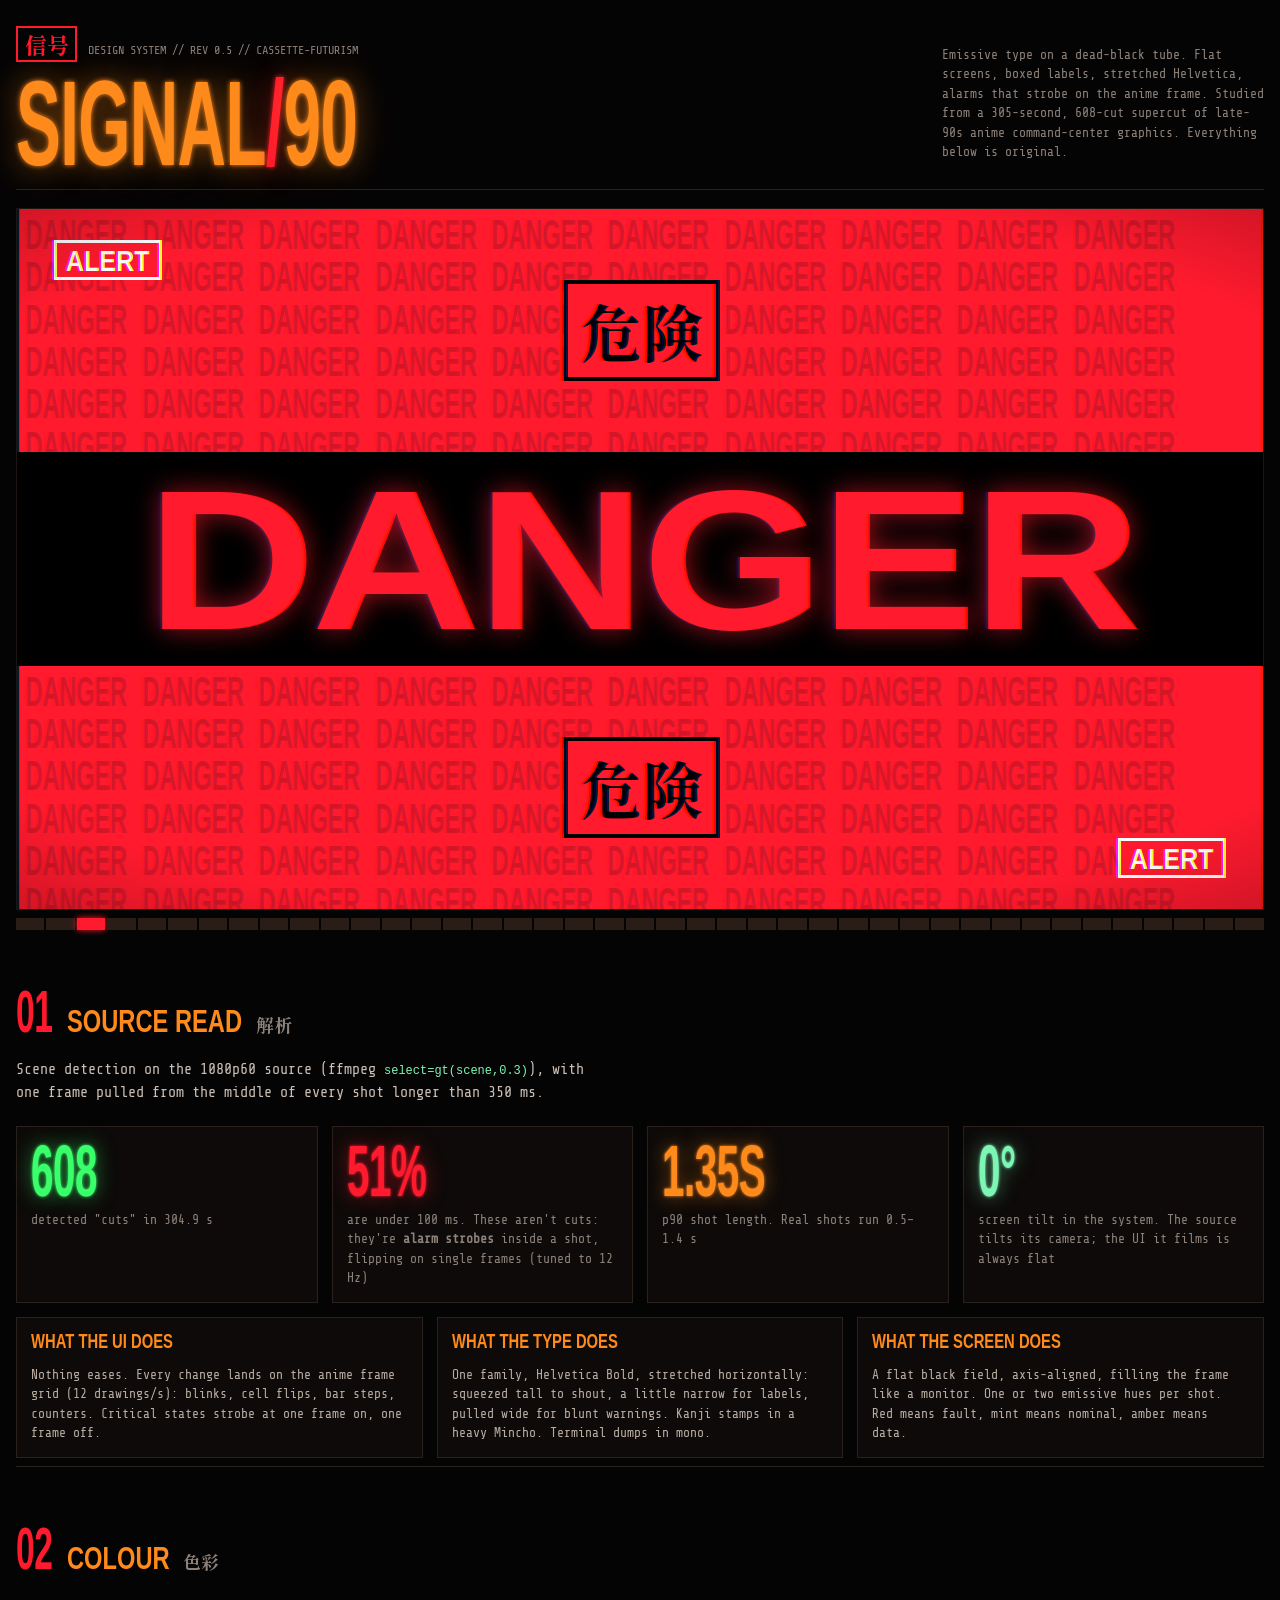
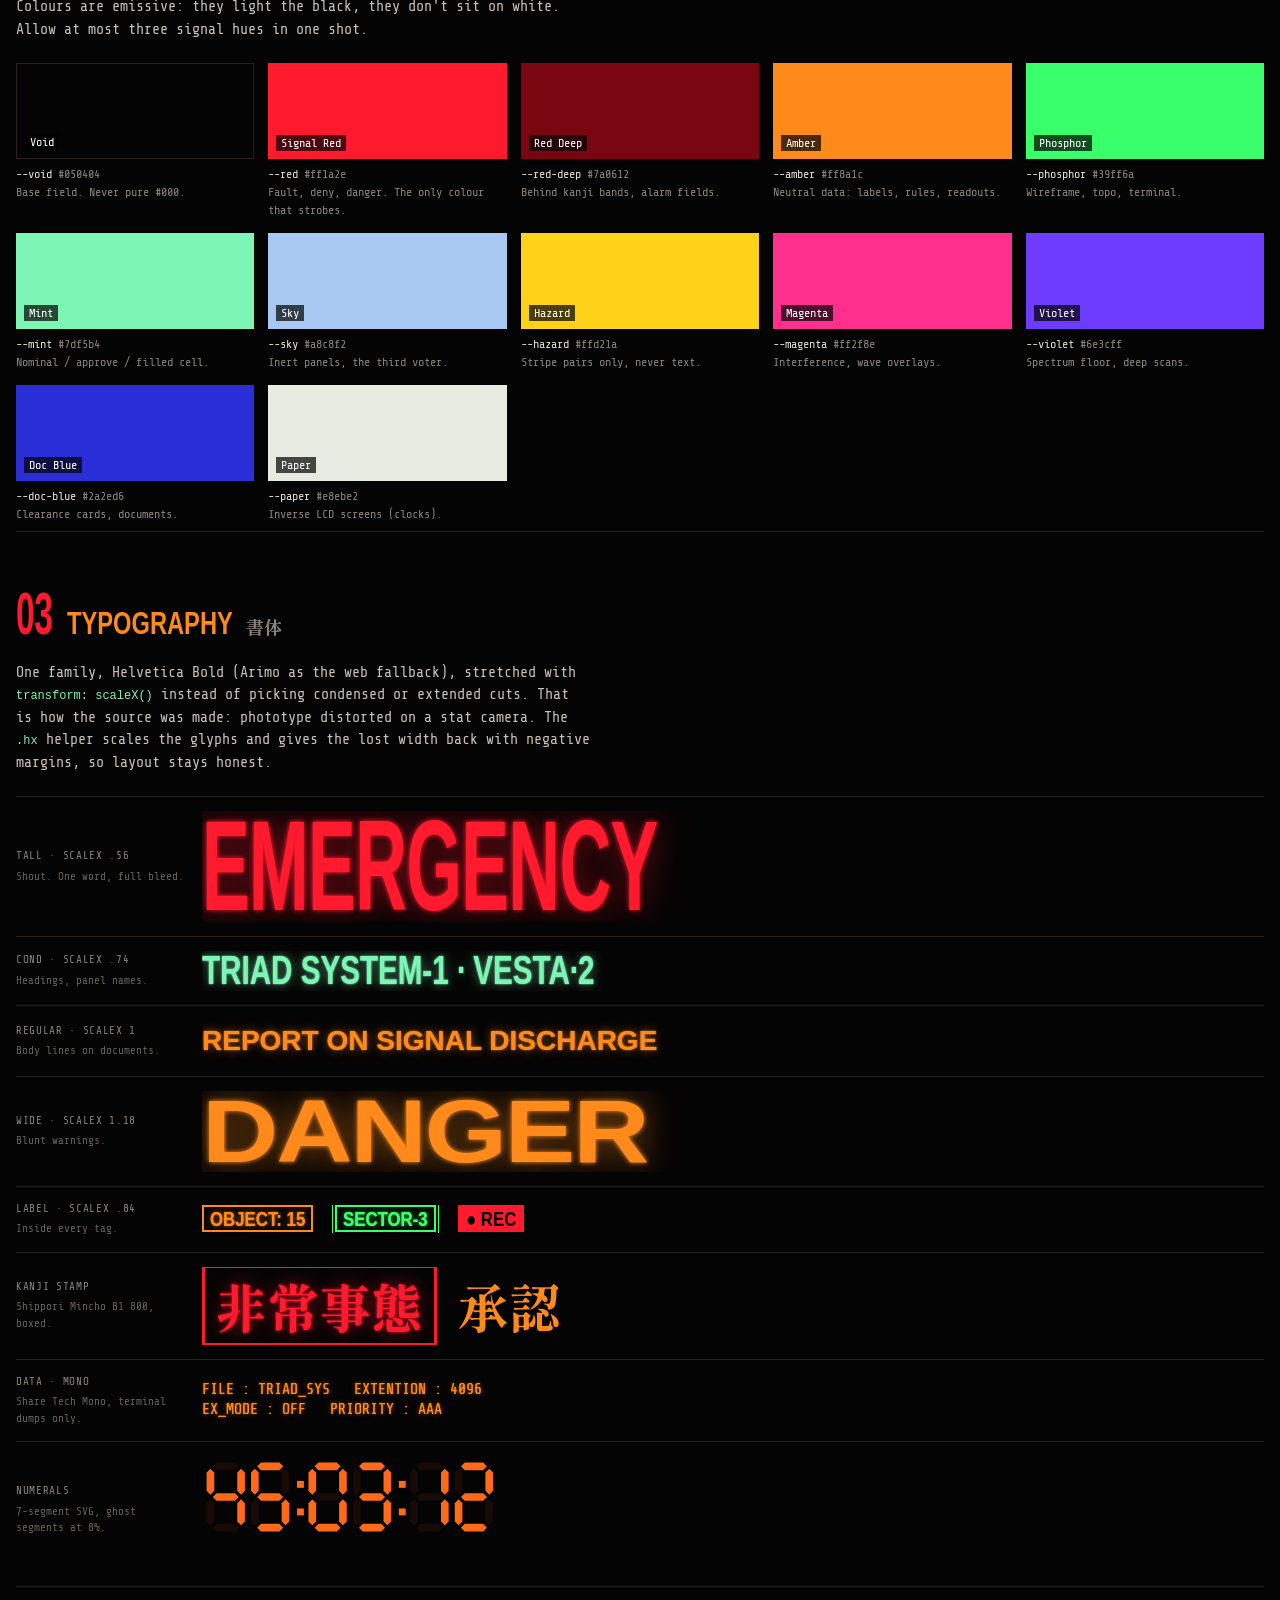
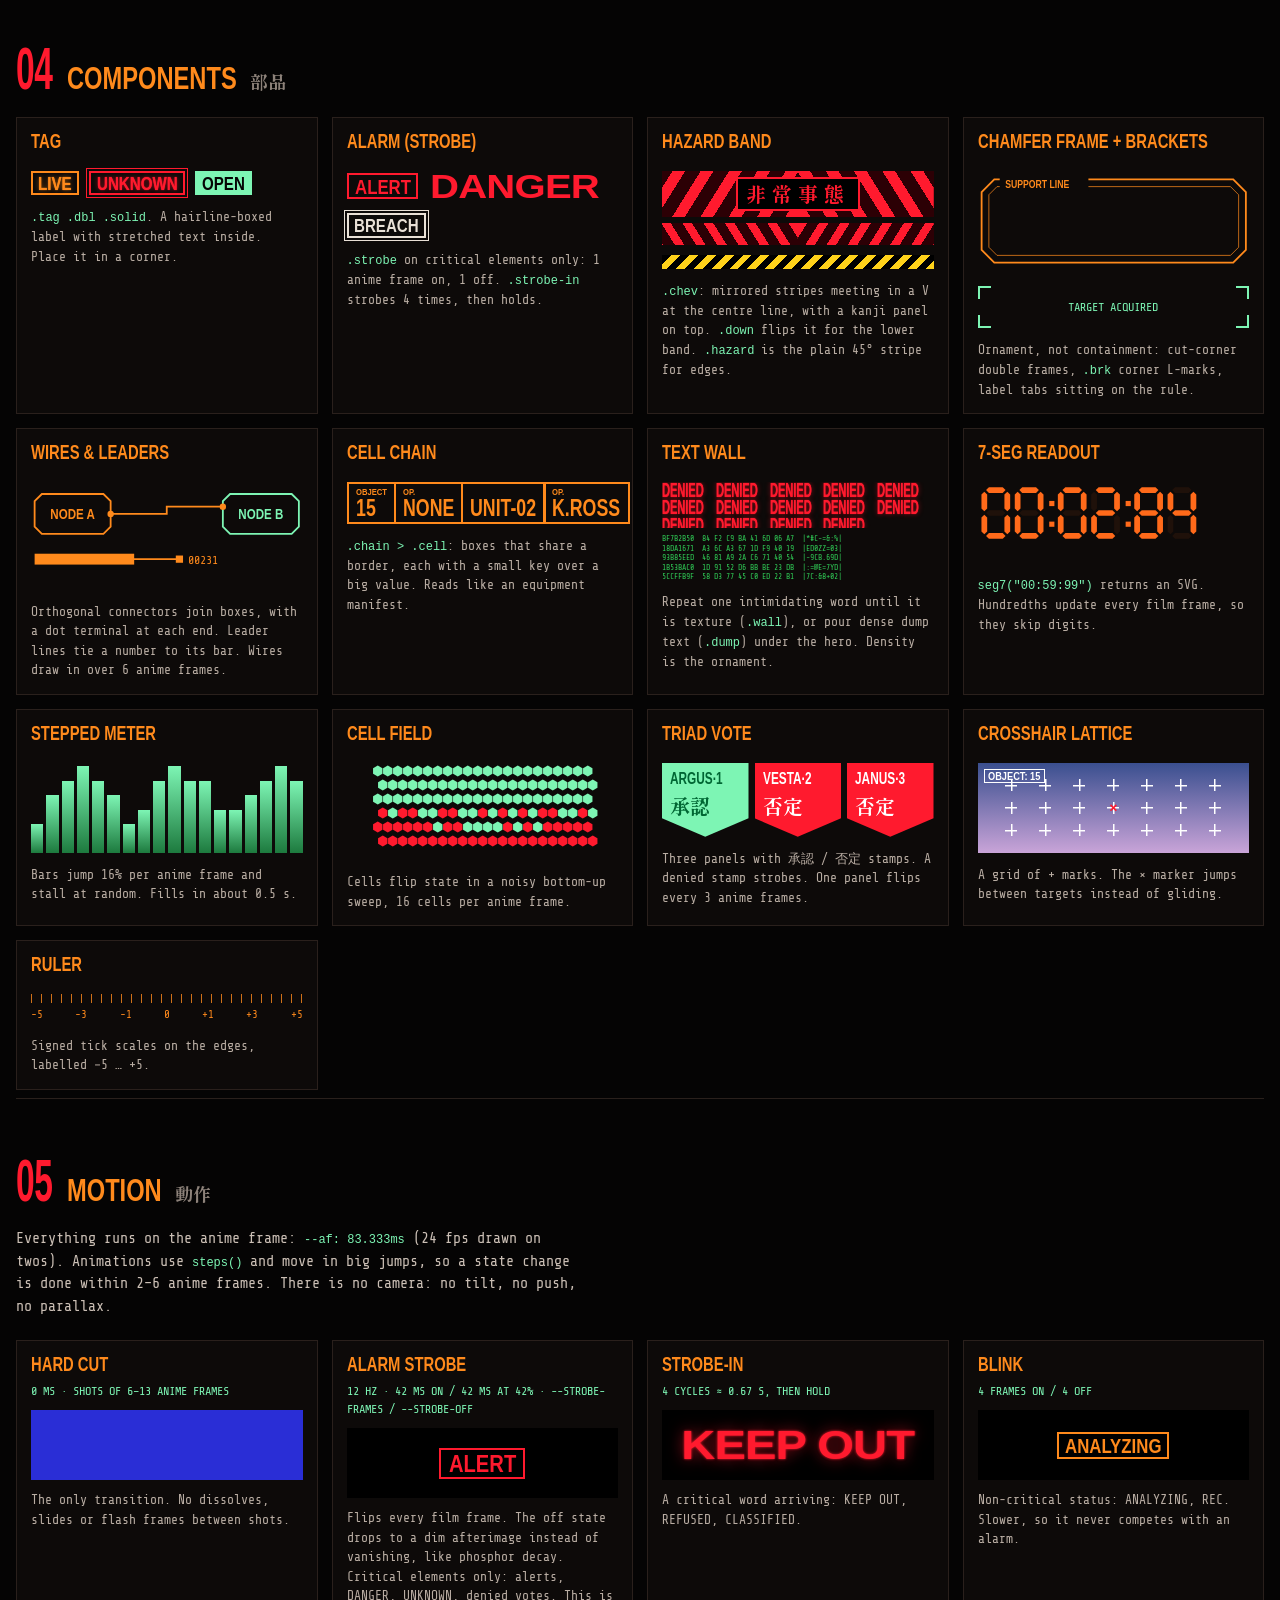
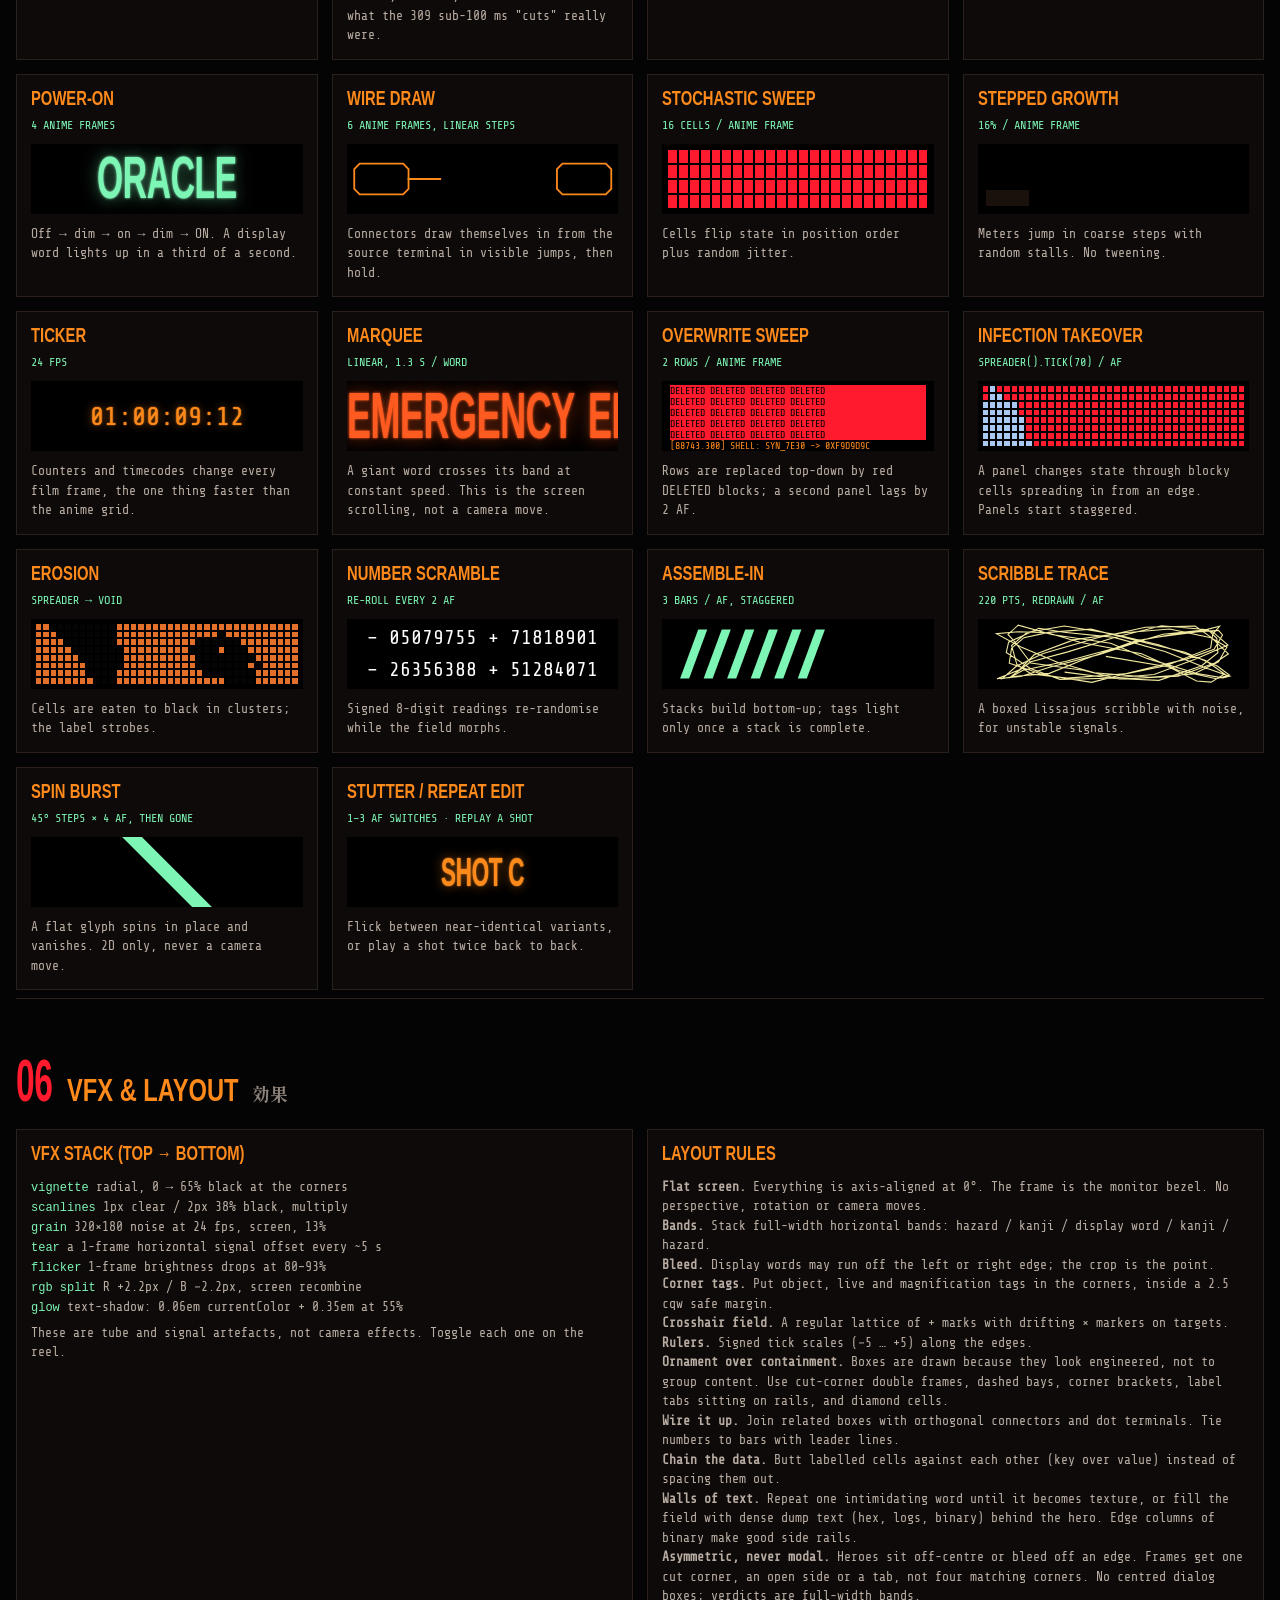
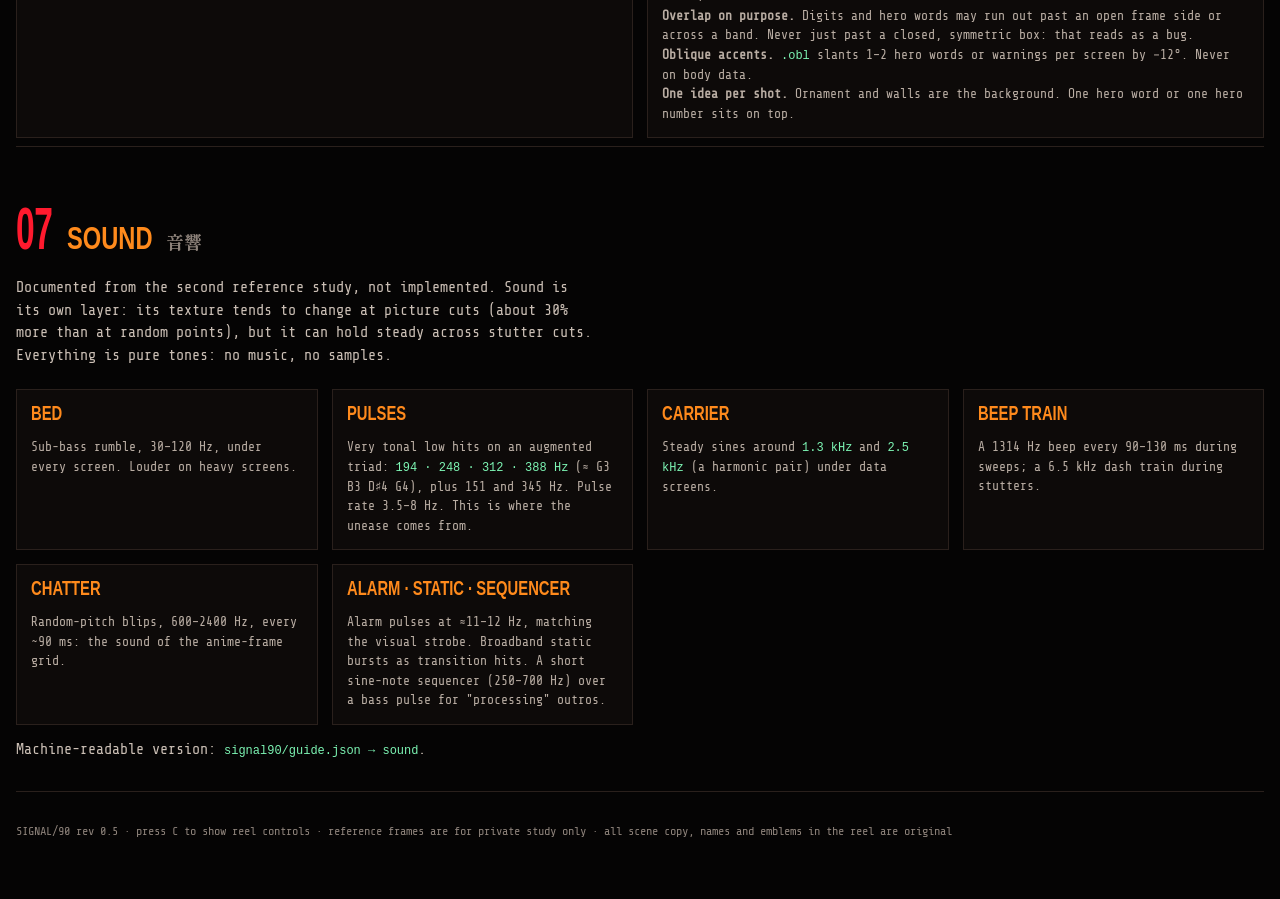
==== commit e448eb67: "rev 0.5: study-2 motion, asymmetry and oblique rules, documented sound - Reel defaults to broadcast " ====
--- a/demo-reel.html
+++ b/demo-reel.html
@@ -28,7 +28,7 @@
 .stage.tear .scene{animation:tear 4.7s infinite steps(1)}
 @keyframes tear{0%,100%{transform:none}61%{transform:translateX(.6cqw)}62%{transform:translateX(-.4cqw)}63%{transform:none}}
 
-.controls{display:flex;flex-wrap:wrap;gap:8px 14px;align-items:center;padding:10px 0;border-bottom:1px solid var(--page-rule);font-size:12px;color:var(--page-dim)}
+.controls{display:none;flex-wrap:wrap;gap:8px 14px;align-items:center;padding:10px 0;border-bottom:1px solid var(--page-rule);font-size:12px;color:var(--page-dim)}
 .btn{font:12px var(--f-mono);background:transparent;color:var(--amber);border:1px solid var(--amber);padding:4px 10px;cursor:pointer;text-transform:uppercase;letter-spacing:.06em}
 .btn:hover,.btn[aria-pressed=true]{background:var(--amber);color:var(--void)}
 .controls label{display:inline-flex;gap:5px;align-items:center;cursor:pointer;text-transform:uppercase;letter-spacing:.05em}
@@ -69,6 +69,9 @@
 .lightbox{position:fixed;inset:0;background:rgba(0,0,0,.92);display:none;align-items:center;justify-content:center;z-index:100;padding:16px;cursor:zoom-out}
 .lightbox.on{display:flex}
 .lightbox img{max-width:100%;max-height:100%}
+body.show-controls .controls{display:flex}
+.ticks{height:12px}
+.ticks i:hover{background:var(--amber)}
 footer{padding:30px 0 60px;color:var(--page-dim);font-size:12px}
 .warn{border-left:3px solid var(--red);padding:8px 12px;background:#1a0606;font-size:13px;color:#e6cfc8;margin-top:14px}
 
@@ -91,7 +94,7 @@
 <div class="wrap">
   <header class="mast">
     <div>
-      <div style="margin-bottom:10px"><span class="jp">信号</span><span class="mono" style="color:var(--page-dim);font-size:12px">DESIGN SYSTEM // REV 0.4 // CASSETTE-FUTURISM</span></div>
+      <div style="margin-bottom:10px"><span class="jp">信号</span><span class="mono" style="color:var(--page-dim);font-size:12px">DESIGN SYSTEM // REV 0.5 // CASSETTE-FUTURISM</span></div>
       <h1 class="tall glow">Signal<b>/</b>90</h1>
     </div>
     <p class="sub">Emissive type on a dead-black tube. Flat screens, boxed labels, stretched Helvetica, alarms that strobe on the anime frame. Studied from a 305-second, 608-cut supercut of late-90s anime command-center graphics. Everything below is original.</p>
@@ -110,7 +113,7 @@
       <button class="btn" id="prev">◀ Prev</button>
       <button class="btn" id="next">Next ▶</button>
       <label>Set <select id="set"><option value="all">All</option><option value="source">Source studies</option><option value="modern">Never evolved</option></select></label>
-      <label>Tempo <select id="tempo"><option value="breakcore">Breakcore (source)</option><option value="broadcast">Broadcast (2.5s)</option><option value="hold">Hold shot</option></select></label>
+      <label>Tempo <select id="tempo"><option value="broadcast" selected>Broadcast (2.7s)</option><option value="breakcore">Breakcore (source)</option><option value="hold">Hold shot</option></select></label>
       <label><input type="checkbox" id="o-strobe" checked> Alarm strobe</label>
       <label title="Film frames (24 fps) each strobe state holds">Rate <input type="range" id="s-rate" min="1" max="12" step="1" value="1"> <span class="sval" id="v-rate"></span></label>
       <label title="Opacity of the off state">Off level <input type="range" id="s-off" min="0" max="80" step="1" value="42"> <span class="sval" id="v-off"></span></label>
@@ -186,16 +189,33 @@
         <b>Wire it up.</b> Join related boxes with orthogonal connectors and dot terminals. Tie numbers to bars with leader lines.<br>
         <b>Chain the data.</b> Butt labelled cells against each other (key over value) instead of spacing them out.<br>
         <b>Walls of text.</b> Repeat one intimidating word until it becomes texture, or fill the field with dense dump text (hex, logs, binary) behind the hero. Edge columns of binary make good side rails.<br>
+        <b>Asymmetric, never modal.</b> Heroes sit off-centre or bleed off an edge. Frames get one cut corner, an open side or a tab, not four matching corners. No centred dialog boxes; verdicts are full-width bands.<br>
+        <b>Overlap on purpose.</b> Digits and hero words may run out past an open frame side or across a band. Never just past a closed, symmetric box: that reads as a bug.<br>
+        <b>Oblique accents.</b> <code>.obl</code> slants 1–2 hero words or warnings per screen by −12°. Never on body data.<br>
         <b>One idea per shot.</b> Ornament and walls are the background. One hero word or one hero number sits on top.</p></div>
     </div>
   </section>
 
   <section>
-    <div class="sh"><span class="no tall">07</span><h2 class="cond">Reference archive</h2><span class="jp">記録</span></div>
+    <div class="sh"><span class="no tall">07</span><h2 class="cond">Sound</h2><span class="jp">音響</span></div>
+    <p class="lede">Documented from the second reference study, not implemented. Sound is its own layer: its texture tends to change at picture cuts (about 30% more than at random points), but it can hold steady across stutter cuts. Everything is pure tones: no music, no samples.</p>
+    <div class="grid g3">
+      <div class="card"><h3 class="cond">Bed</h3><p>Sub-bass rumble, 30–120 Hz, under every screen. Louder on heavy screens.</p></div>
+      <div class="card"><h3 class="cond">Pulses</h3><p>Very tonal low hits on an augmented triad: <code>194 · 248 · 312 · 388 Hz</code> (≈ G3 B3 D♯4 G4), plus 151 and 345 Hz. Pulse rate 3.5–8 Hz. This is where the unease comes from.</p></div>
+      <div class="card"><h3 class="cond">Carrier</h3><p>Steady sines around <code>1.3 kHz</code> and <code>2.5 kHz</code> (a harmonic pair) under data screens.</p></div>
+      <div class="card"><h3 class="cond">Beep train</h3><p>A 1314 Hz beep every 90–130 ms during sweeps; a 6.5 kHz dash train during stutters.</p></div>
+      <div class="card"><h3 class="cond">Chatter</h3><p>Random-pitch blips, 600–2400 Hz, every ~90 ms: the sound of the anime-frame grid.</p></div>
+      <div class="card"><h3 class="cond">Alarm · static · sequencer</h3><p>Alarm pulses at ≈11–12 Hz, matching the visual strobe. Broadband static bursts as transition hits. A short sine-note sequencer (250–700 Hz) over a bass pulse for "processing" outros.</p></div>
+    </div>
+    <p class="lede" style="margin-top:14px">Machine-readable version: <code>signal90/guide.json → sound</code>.</p>
+  </section>
+
+  <section>
+    <div class="sh"><span class="no tall">08</span><h2 class="cond">Reference archive</h2><span class="jp">記録</span></div>
     <p class="lede">The souvenir shelf: eight contact sheets (236 mid-shot frames, read left→right) and eight frame strips sampled across single shots. The files sit in <code>reference/</code>. Click to enlarge.</p>
     <div class="grid g2 archive" id="archive"></div>
   </section>
-  <footer>SIGNAL/90 rev 0.4 · reference frames are for private study only · all scene copy, names and emblems in the reel are original</footer>
+  <footer>SIGNAL/90 rev 0.5 · press C to show reel controls · reference frames are for private study only · all scene copy, names and emblems in the reel are original</footer>
 </div>
 <div class="lightbox" id="lb"><img alt=""></div>
 
@@ -212,18 +232,19 @@
 const ticks=$('#ticks');ticks.innerHTML=SCENES.map((s,i)=>`<i title="${s.name}" data-i="${i}"></i>`).join('');
 ticks.onclick=e=>{if(e.target.dataset.i)go(+e.target.dataset.i)};
 function show(i){if(S)S.kill();sceneEl.innerHTML='';S=ctx();SCENES[i].build(sceneEl,S);stretchAll(sceneEl);[...ticks.children].forEach((t,k)=>t.classList.toggle('on',k===i))}
-function shotLen(){const t=$('#tempo').value;if(t==='broadcast')return 2500;if(t==='hold')return 1e9;
-  // whole anime frames: mostly 6–13 (0.5–1.1 s), sometimes a 20-frame hold
-  return AF*(Math.random()<.15?20:6+Math.floor(R(0,8)))}
+// cut grid: 4 anime frames (333 ms). Broadcast holds 8 units; breakcore 2/3/4/6 units
+const CUT=AF*4;
+function shotLen(){const t=$('#tempo').value;if(t==='broadcast')return CUT*8;if(t==='hold')return 1e9;return CUT*pick([2,2,3,3,4,6]);}
 let SET='all';const list=()=>SCENES.map((s,i)=>i).filter(i=>SET==='all'||(SCENES[i].set||'source')===SET);
 function step(d){const L=list();let p=L.indexOf(idx);if(p<0)p=d>0?-1:0;return L[(p+d+L.length)%L.length]}
-function schedule(){clearTimeout(cutTimer);if(playing)cutTimer=setTimeout(()=>go(step(1)),shotLen())}
+function schedule(){clearTimeout(cutTimer);if(playing)cutTimer=setTimeout(()=>go($('#tempo').value==='breakcore'&&Math.random()<.12?idx:step(1)),shotLen())}
 function go(i){idx=i;show(idx);$('#readout').textContent=`SHOT ${pad(idx+1)}/${SCENES.length} — ${SCENES[idx].set==='modern'?'NEVER EVOLVED // ':''}${SCENES[idx].name}`;schedule()}
 $('#play').onclick=()=>{playing=!playing;$('#play').setAttribute('aria-pressed',playing);$('#play').textContent=playing?'❚❚ Pause':'▶ Play';schedule()};
 $('#next').onclick=()=>go(step(1));
 $('#prev').onclick=()=>go(step(-1));
 $('#set').onchange=e=>{SET=e.target.value;go(list()[0])};
 $('#tempo').onchange=schedule;
+addEventListener('keydown',e=>{if(e.key==='c'&&!e.metaKey&&!e.ctrlKey&&e.target.tagName!=='INPUT'&&e.target.tagName!=='SELECT')document.body.classList.toggle('show-controls')});
 const tog=(id,fn)=>{$(id).onchange=e=>fn(e.target.checked)};
 tog('#o-strobe',v=>document.body.classList.toggle('nostrobe',!v));
 // strobe tuning: drives the CSS tokens, so the reel and every doc demo follow
@@ -307,11 +328,26 @@
  ['Stochastic sweep','16 cells / anime frame','Cells flip state in position order plus random jitter.','sweep'],
  ['Stepped growth','16% / anime frame','Meters jump in coarse steps with random stalls. No tweening.','step'],
  ['Ticker','24 fps','Counters and timecodes change every film frame, the one thing faster than the anime grid.','tick'],
- ['Marquee','linear, 1.3 s / word','A giant word crosses its band at constant speed. This is the screen scrolling, not a camera move.','marq']];
+ ['Marquee','linear, 1.3 s / word','A giant word crosses its band at constant speed. This is the screen scrolling, not a camera move.','marq'],
+ ['Overwrite sweep','2 rows / anime frame','Rows are replaced top-down by red DELETED blocks; a second panel lags by 2 AF.','overwrite'],
+ ['Infection takeover','spreader().tick(70) / AF','A panel changes state through blocky cells spreading in from an edge. Panels start staggered.','infect'],
+ ['Erosion','spreader → void','Cells are eaten to black in clusters; the label strobes.','erode'],
+ ['Number scramble','re-roll every 2 AF','Signed 8-digit readings re-randomise while the field morphs.','scramble'],
+ ['Assemble-in','3 bars / AF, staggered','Stacks build bottom-up; tags light only once a stack is complete.','assemble'],
+ ['Scribble trace','220 pts, redrawn / AF','A boxed Lissajous scribble with noise, for unstable signals.','scribble'],
+ ['Spin burst','45° steps × 4 AF, then gone','A flat glyph spins in place and vanishes. 2D only, never a camera move.','spin'],
+ ['Stutter / repeat edit','1–3 AF switches · replay a shot','Flick between near-identical variants, or play a shot twice back to back.','stutter']];
 $('#motion').innerHTML=motion.map(([n,t,d,k])=>`<div class="card"><h3 class="cond">${n}</h3><div class="mono" style="color:var(--mint);font-size:12px">${t}</div><div class="mdemo" data-k="${k}" style="height:70px;margin:10px 0;background:#000;position:relative;overflow:hidden"></div><p>${d}</p></div>`).join('');
 document.querySelectorAll('.mdemo').forEach(m=>{const k=m.dataset.k;
   const restart=(sel,ms)=>setInterval(()=>{const e=m.querySelector(sel);e.style.animation='none';void e.offsetWidth;e.style.animation=''},ms);
   if(k==='wire'){m.innerHTML=`<svg viewBox="0 0 300 70" style="width:100%;height:100%">${chamfer(8,18,60,34,6,'var(--amber)',2)}${chamfer(232,18,60,34,6,'var(--amber)',2)}${wire('M68 35 H120 V12 H180 V35 H232','var(--amber)',2)}</svg>`;const sv=m.firstChild;const run=()=>{let id;drawWires(sv,(ms,fn)=>{id=setInterval(fn,ms)});setTimeout(()=>clearInterval(id),AF*8)};run();setInterval(run,1800)}
+  if(k==='overwrite'){const rows=[...Array(6)].map(()=>dumpLine(1).slice(0,40));let n=0;setInterval(()=>{n=(n+1)%10;m.innerHTML=`<div class="mono" style="padding:4px 8px;font-size:10px;line-height:11px;color:var(--amber)">${rows.map((r,i)=>i<n?'<div style="background:var(--red);color:#000">DELETED DELETED DELETED DELETED</div>':`<div>${r}</div>`).join('')}</div>`},AF)}
+  if(k==='infect'||k==='erode'){const C=36,Rw=8;m.innerHTML=`<div style="display:grid;grid-template-columns:repeat(${C},1fr);height:100%;padding:4px">${Array(C*Rw).fill(`<i style="background:${k==='infect'?'var(--red)':'#e2702a'};border:1px solid #000"></i>`).join('')}</div>`;const is=[...m.querySelectorAll('i')];let sp,t=0;const rs=()=>{sp=spreader(C,Rw,k==='infect'?[[0,Rw-1]]:[[8,3],[26,5]]);is.forEach(e=>e.style.background=k==='infect'?'var(--red)':'#e2702a');t=0};rs();setInterval(()=>{if(++t>22)return rs();sp.tick(18).forEach(i=>is[i]&&(is[i].style.background=k==='infect'?'var(--sky)':'#050404'))},AF)}
+  if(k==='scramble'){m.innerHTML='<div class="fill center mono" style="color:#fff;font-size:20px;gap:2px"><div></div><div></div></div>';const d=m.querySelectorAll('.fill div');setInterval(()=>{d[0].textContent=scramble()+'   '+scramble();d[1].textContent=scramble()+'   '+scramble()},AF*2)}
+  if(k==='assemble'){m.innerHTML=`<svg viewBox="0 0 300 70" style="width:100%;height:100%">${Array.from({length:10},(_,b)=>`<polygon class="ab" points="${20+b*26},62 ${40+b*26},8 ${50+b*26},8 ${30+b*26},62" fill="var(--mint)" style="visibility:hidden"/>`).join('')}</svg>`;const bs=[...m.querySelectorAll('.ab')];let n=0;setInterval(()=>{n=(n+1)%16;bs.forEach((b,i)=>b.style.visibility=i<n?'visible':'hidden')},AF)}
+  if(k==='scribble'){m.innerHTML='<svg viewBox="0 0 300 70" style="width:100%;height:100%"><polyline fill="none" stroke="#f2e9a0" stroke-width="1.2"/></svg>';const pl=m.querySelector('polyline');setInterval(()=>{const a=R(1,4),b=R(1,4);pl.setAttribute('points',Array.from({length:120},(_,i)=>{const u=i/120*25;return `${150+Math.sin(a*u)*120+R(-10,10)},${35+Math.sin(b*u)*28+R(-4,4)}`}).join(' '))},AF)}
+  if(k==='spin'){m.innerHTML='<div class="fill center"><div style="width:120px;height:14px;background:var(--mint)"></div></div>';const g=m.querySelector('.fill div');let t=0;setInterval(()=>{t=(t+1)%14;g.style.visibility=t<4?'visible':'hidden';g.style.transform=`rotate(${t*45}deg)`},AF)}
+  if(k==='stutter'){m.innerHTML='<div class="fill center"><span class="tall glow" style="font-size:40px;color:var(--amber)">Shot A</span></div>';const e=m.querySelector('.tall');const seq=['A','A','B','A','B','B','C','C','C','C'];let i=0;setInterval(()=>{e.textContent='Shot '+seq[i++%seq.length];m.style.background=seq[(i-1)%seq.length]==='B'?'#1a0606':'#000'},AF*2)}
   if(k==='strobe')m.innerHTML=`<div class="fill center"><span class="tag strobe" style="color:var(--red);font-size:24px">Alert</span></div>`;
   if(k==='strobein'){m.innerHTML=`<div class="fill center"><span class="wide glow strobe-in" data-o="c" style="color:var(--red);font-size:40px">Keep out</span></div>`;restart('.strobe-in',2000)}
   if(k==='blink')m.innerHTML=`<div class="fill center"><span class="tag blink" style="color:var(--amber);font-size:20px">Analyzing</span></div>`;
--- a/signal90/signal90.css
+++ b/signal90/signal90.css
@@ -17,6 +17,7 @@
   --sx-cond:.74;   /* headings, labels */
   --sx-label:.84;  /* tags */
   --sx-wide:1.18;  /* stretched wide */
+  --skew:-12deg;   /* oblique: phototype slanted on the stat camera */
   /* motion — everything sits on the anime frame grid */
   --frame:41.667ms;     /* 1 film frame @ 24fps */
   --af:83.333ms;        /* 1 anime frame: drawings "on twos" = 12 per second */
@@ -34,7 +35,10 @@
 
 /* ---------- stretched Helvetica ---------- */
 /* .hx scales glyphs horizontally; JS (stretchAll) gives back the space with negative margins */
-.hx,.tall,.cond,.wide{display:inline-block;width:max-content;font-family:var(--f-helv);font-weight:700;text-transform:uppercase;transform:scaleX(var(--sx,1));transform-origin:0 50%}
+.hx,.tall,.cond,.wide{display:inline-block;width:max-content;font-family:var(--f-helv);font-weight:700;text-transform:uppercase;transform:scaleX(var(--sx,1)) skewX(var(--sk,0deg));transform-origin:0 50%}
+/* .obl: oblique. Combine with any stretch class; .obl-seg slants 7-segment readouts */
+.obl{--sk:var(--skew)}
+.obl-seg .seg7{transform:skewX(var(--skew))}
 .hx[data-o=c],.tall[data-o=c],.cond[data-o=c],.wide[data-o=c]{transform-origin:50% 50%}
 .hx[data-o=r],.tall[data-o=r],.cond[data-o=r],.wide[data-o=r]{transform-origin:100% 50%}
 .hx{--sx:var(--sx-label)}
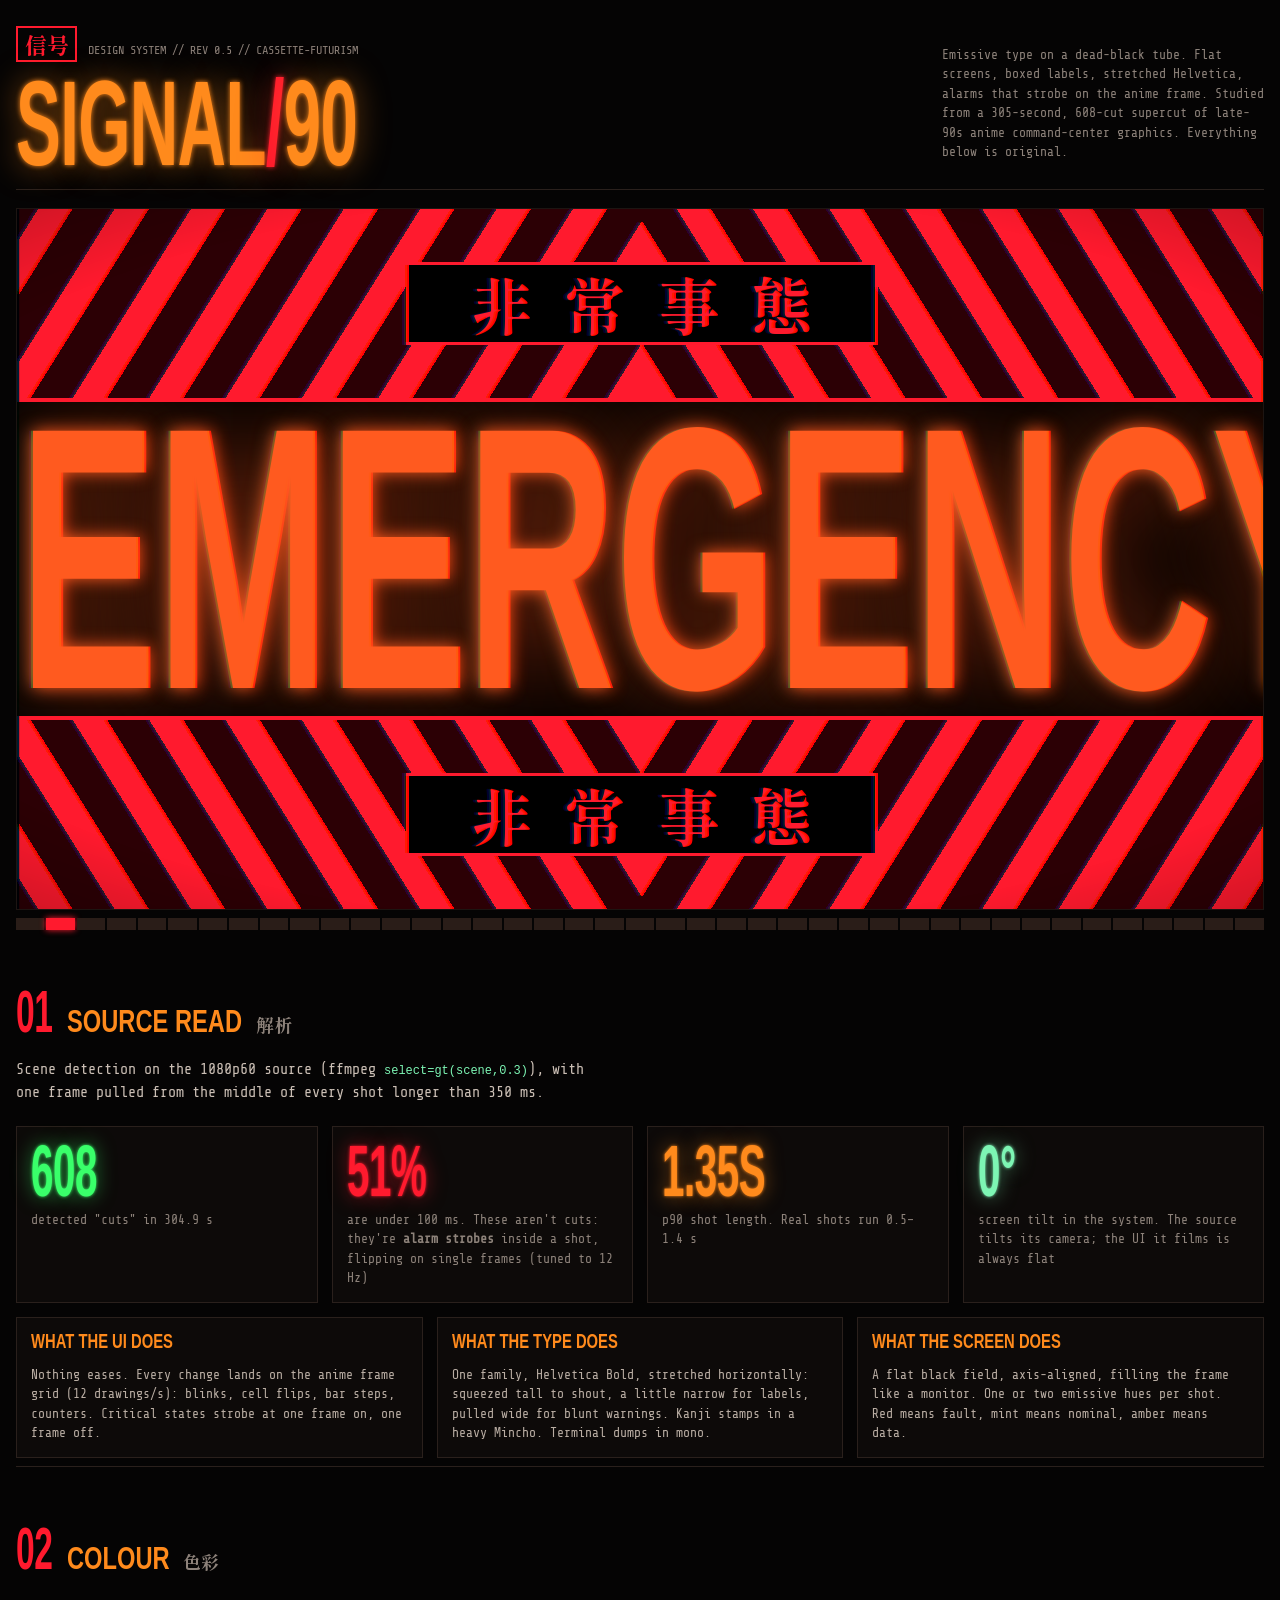
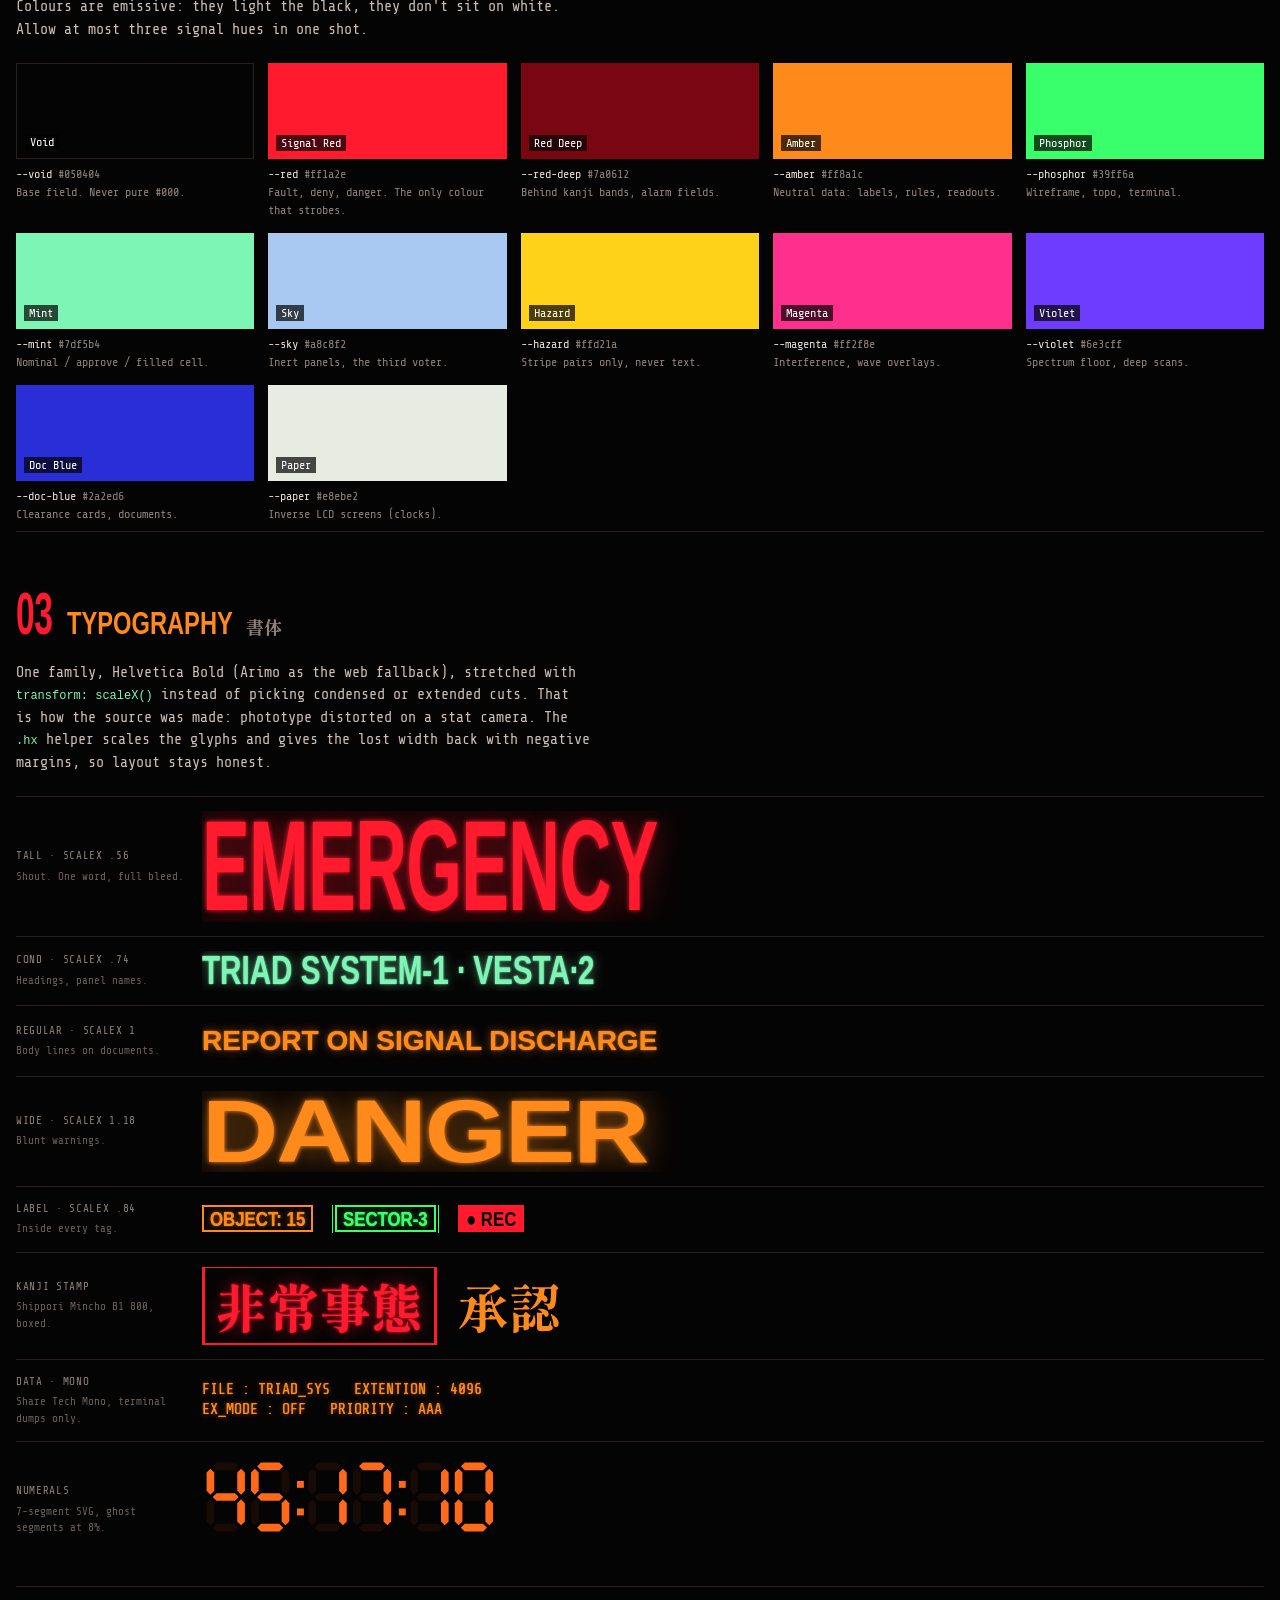
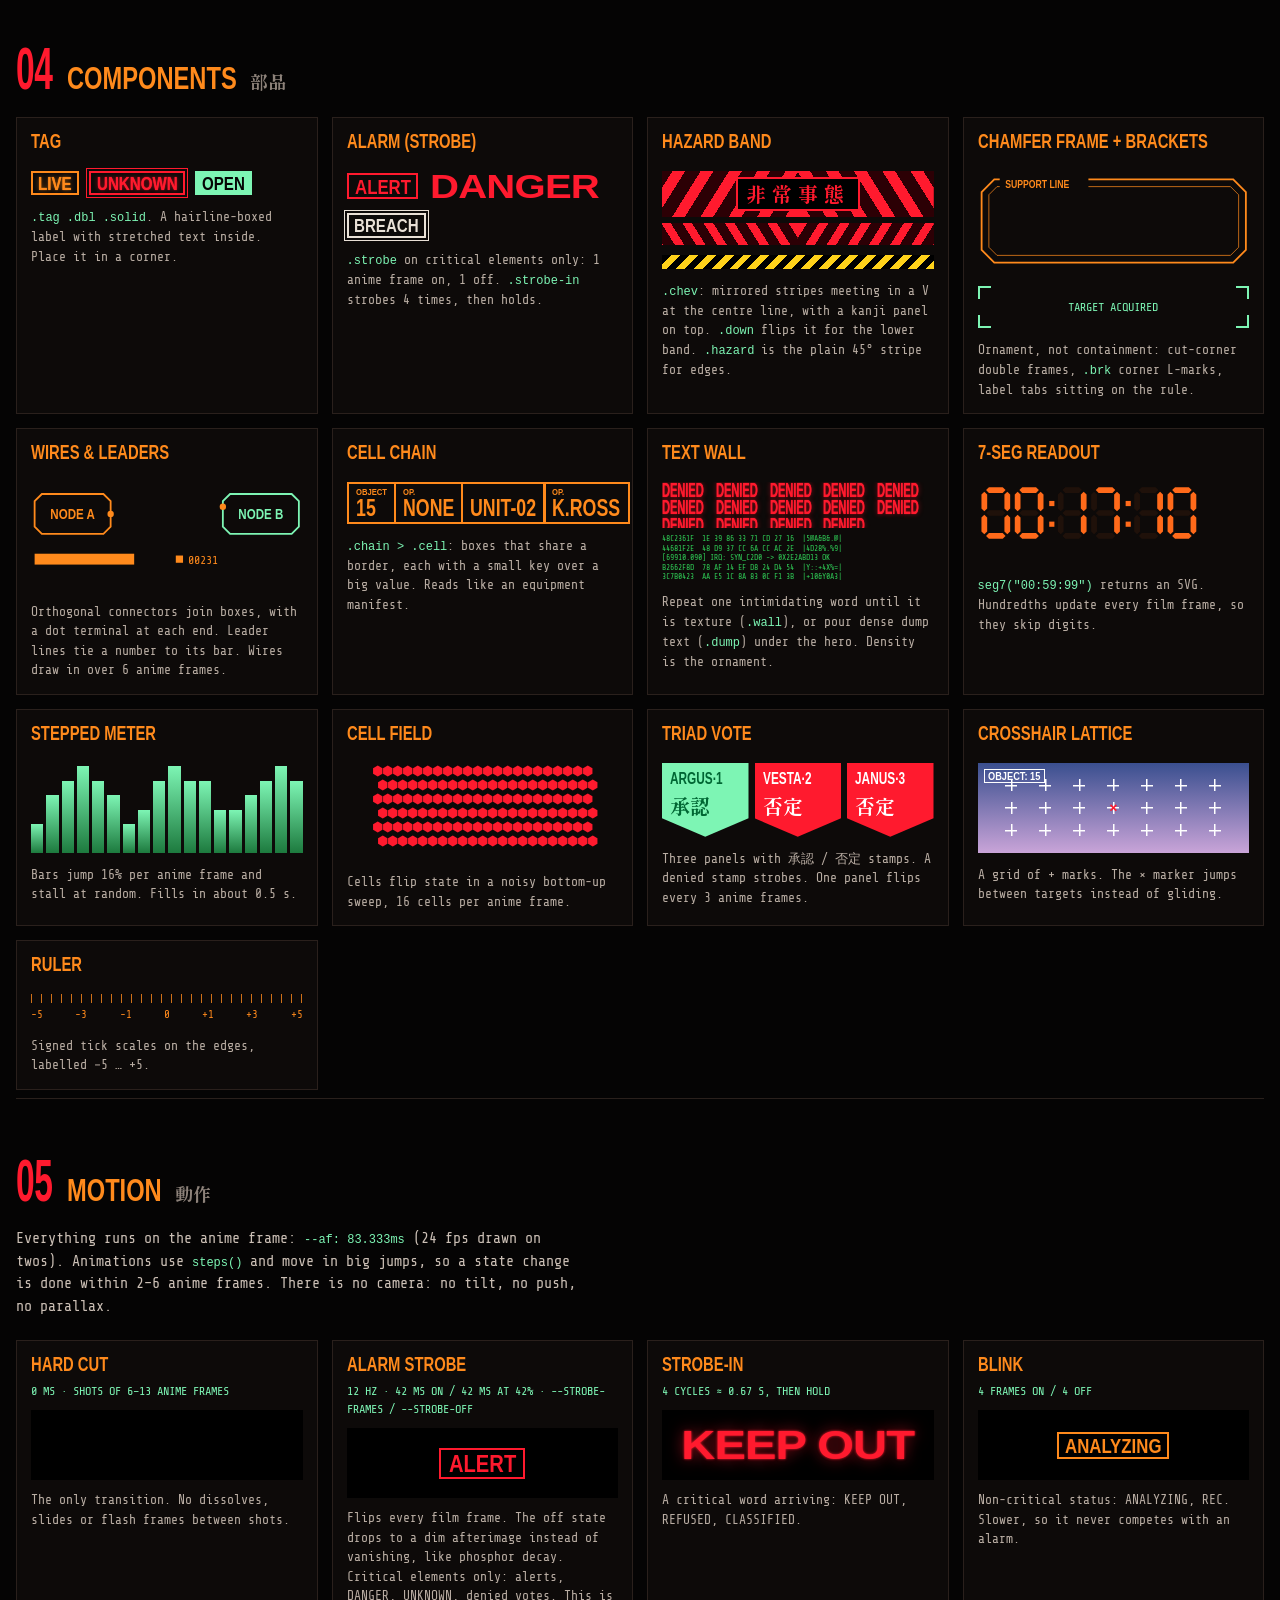
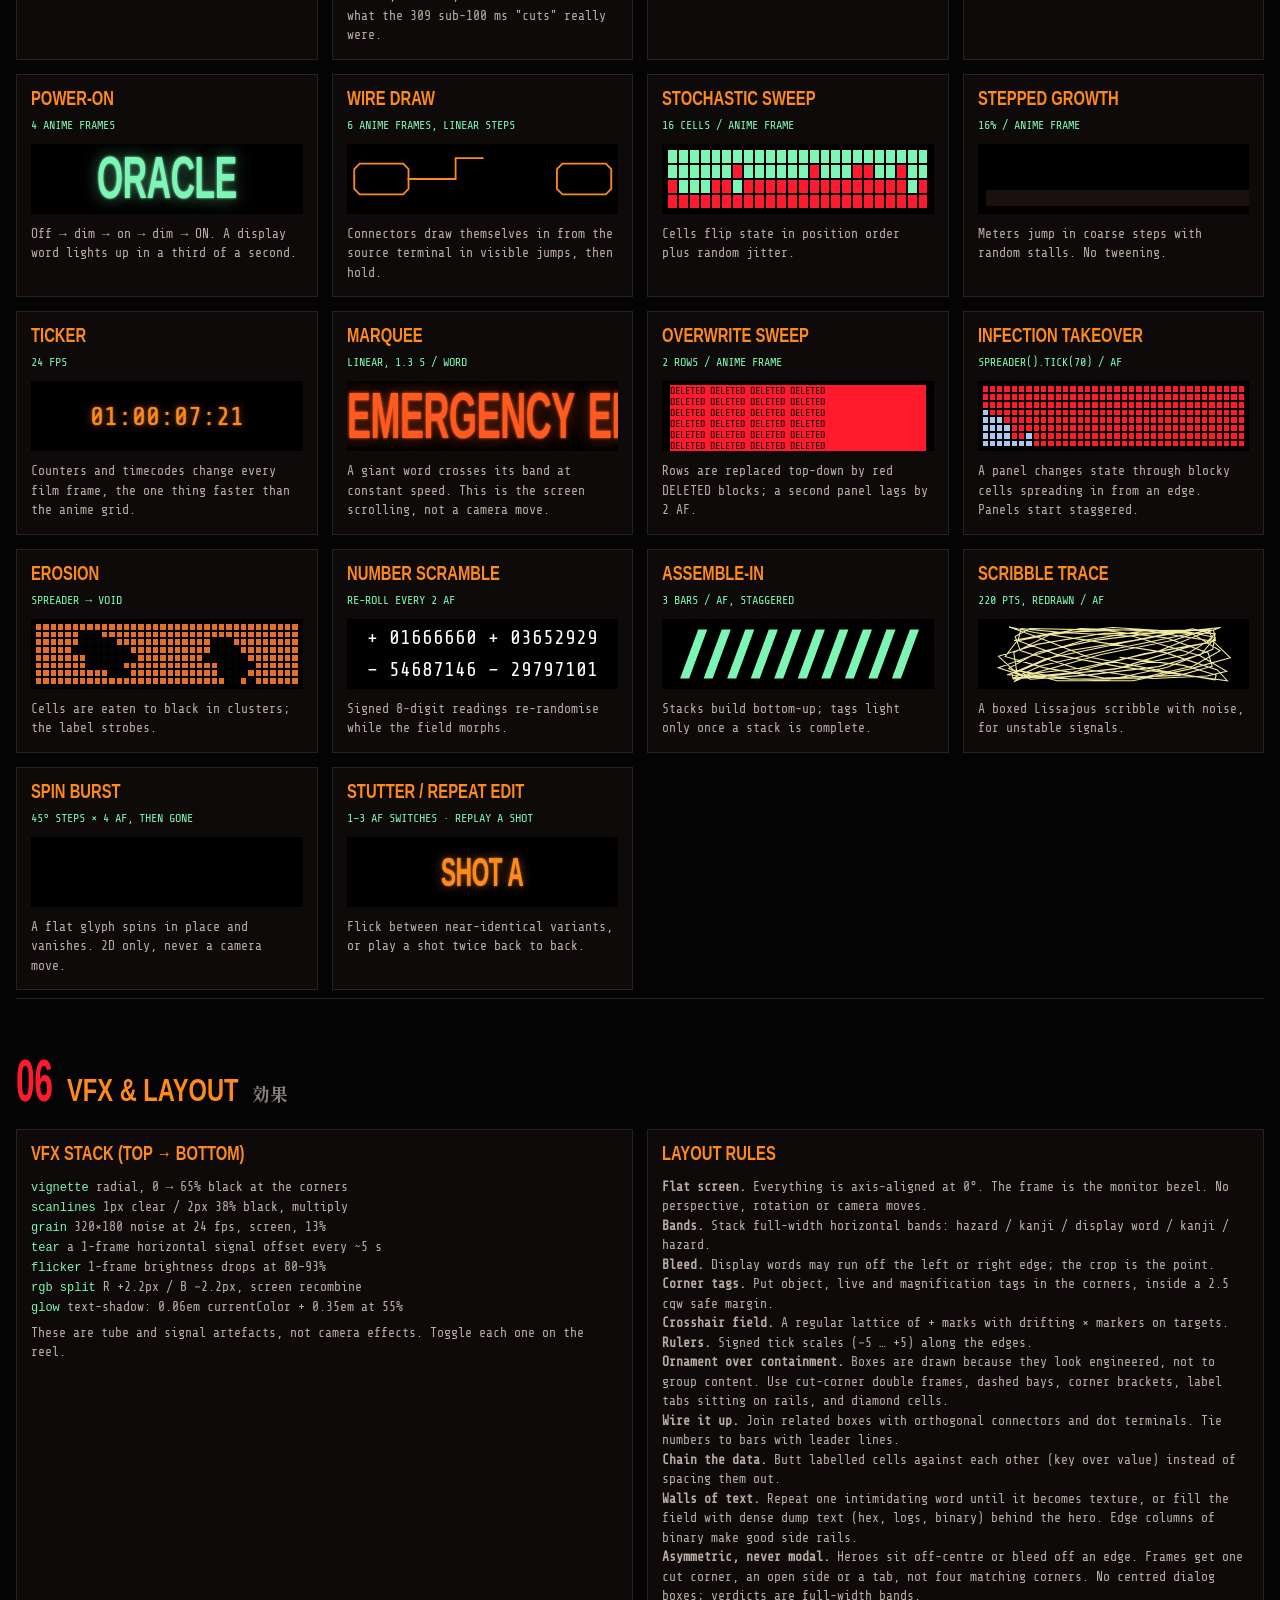
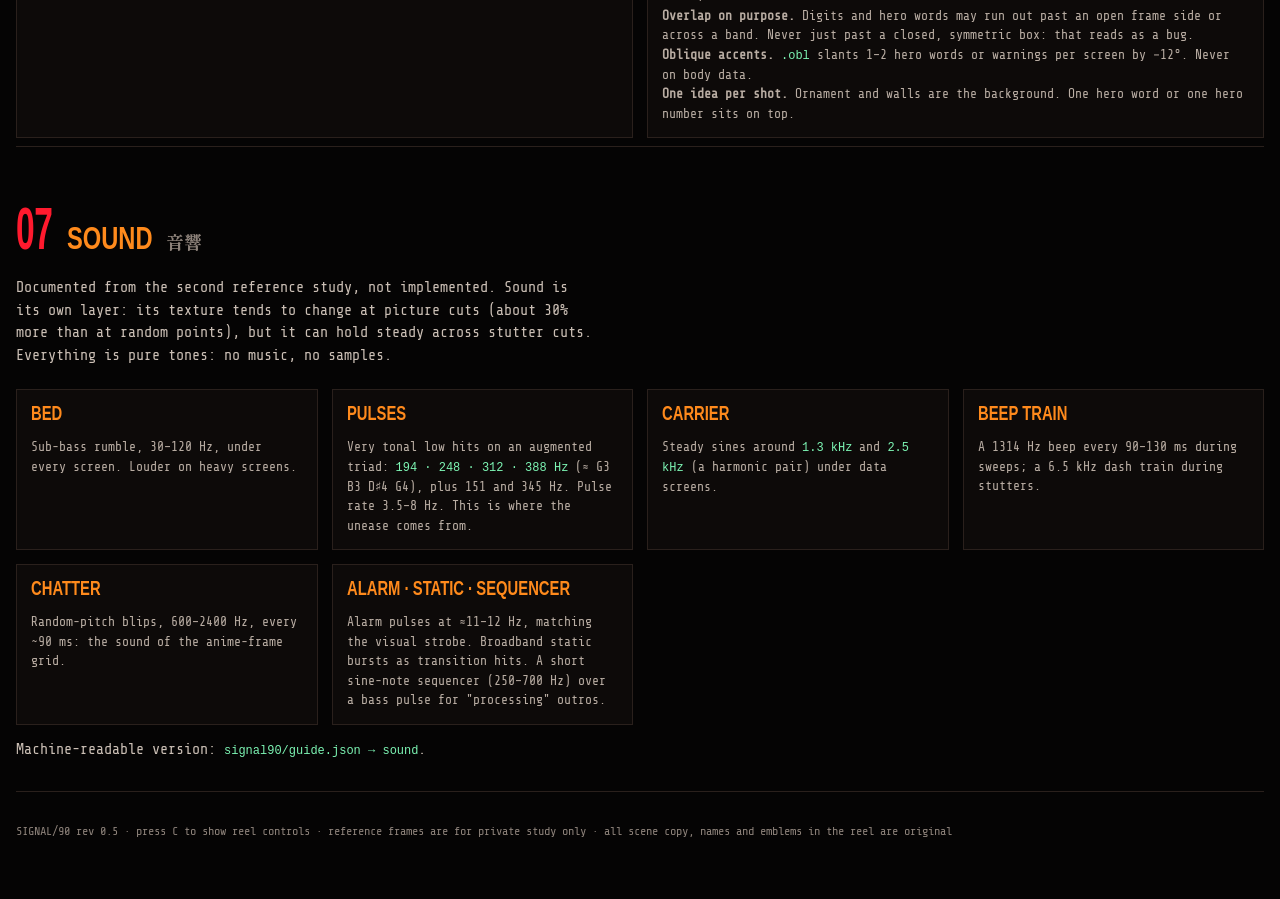
==== commit 0f5becc6: "Version asset URLs so browsers pick up rev 0.5 Co-Authored-By: Claude Opus 5.5 <noreply@anthropic.co" ====
--- a/demo-reel.html
+++ b/demo-reel.html
@@ -7,7 +7,7 @@
 <link rel="preconnect" href="https://fonts.googleapis.com">
 <link rel="preconnect" href="https://fonts.gstatic.com" crossorigin>
 <link href="https://fonts.googleapis.com/css2?family=Arimo:wght@400;700&family=Shippori+Mincho+B1:wght@700;800&family=Share+Tech+Mono&display=swap" rel="stylesheet">
-<link rel="stylesheet" href="signal90/signal90.css">
+<link rel="stylesheet" href="signal90/signal90.css?v=0.5">
 <style>
 /* ---------- page chrome ---------- */
 .mast{display:flex;align-items:flex-end;justify-content:space-between;gap:16px;padding:28px 0 14px;border-bottom:1px solid var(--page-rule);flex-wrap:wrap}
@@ -219,8 +219,8 @@
 </div>
 <div class="lightbox" id="lb"><img alt=""></div>
 
-<script src="signal90/signal90.js"></script>
-<script src="scenes.js"></script>
+<script src="signal90/signal90.js?v=0.5"></script>
+<script src="scenes.js?v=0.5"></script>
 <script>
 
 /* ============================================================
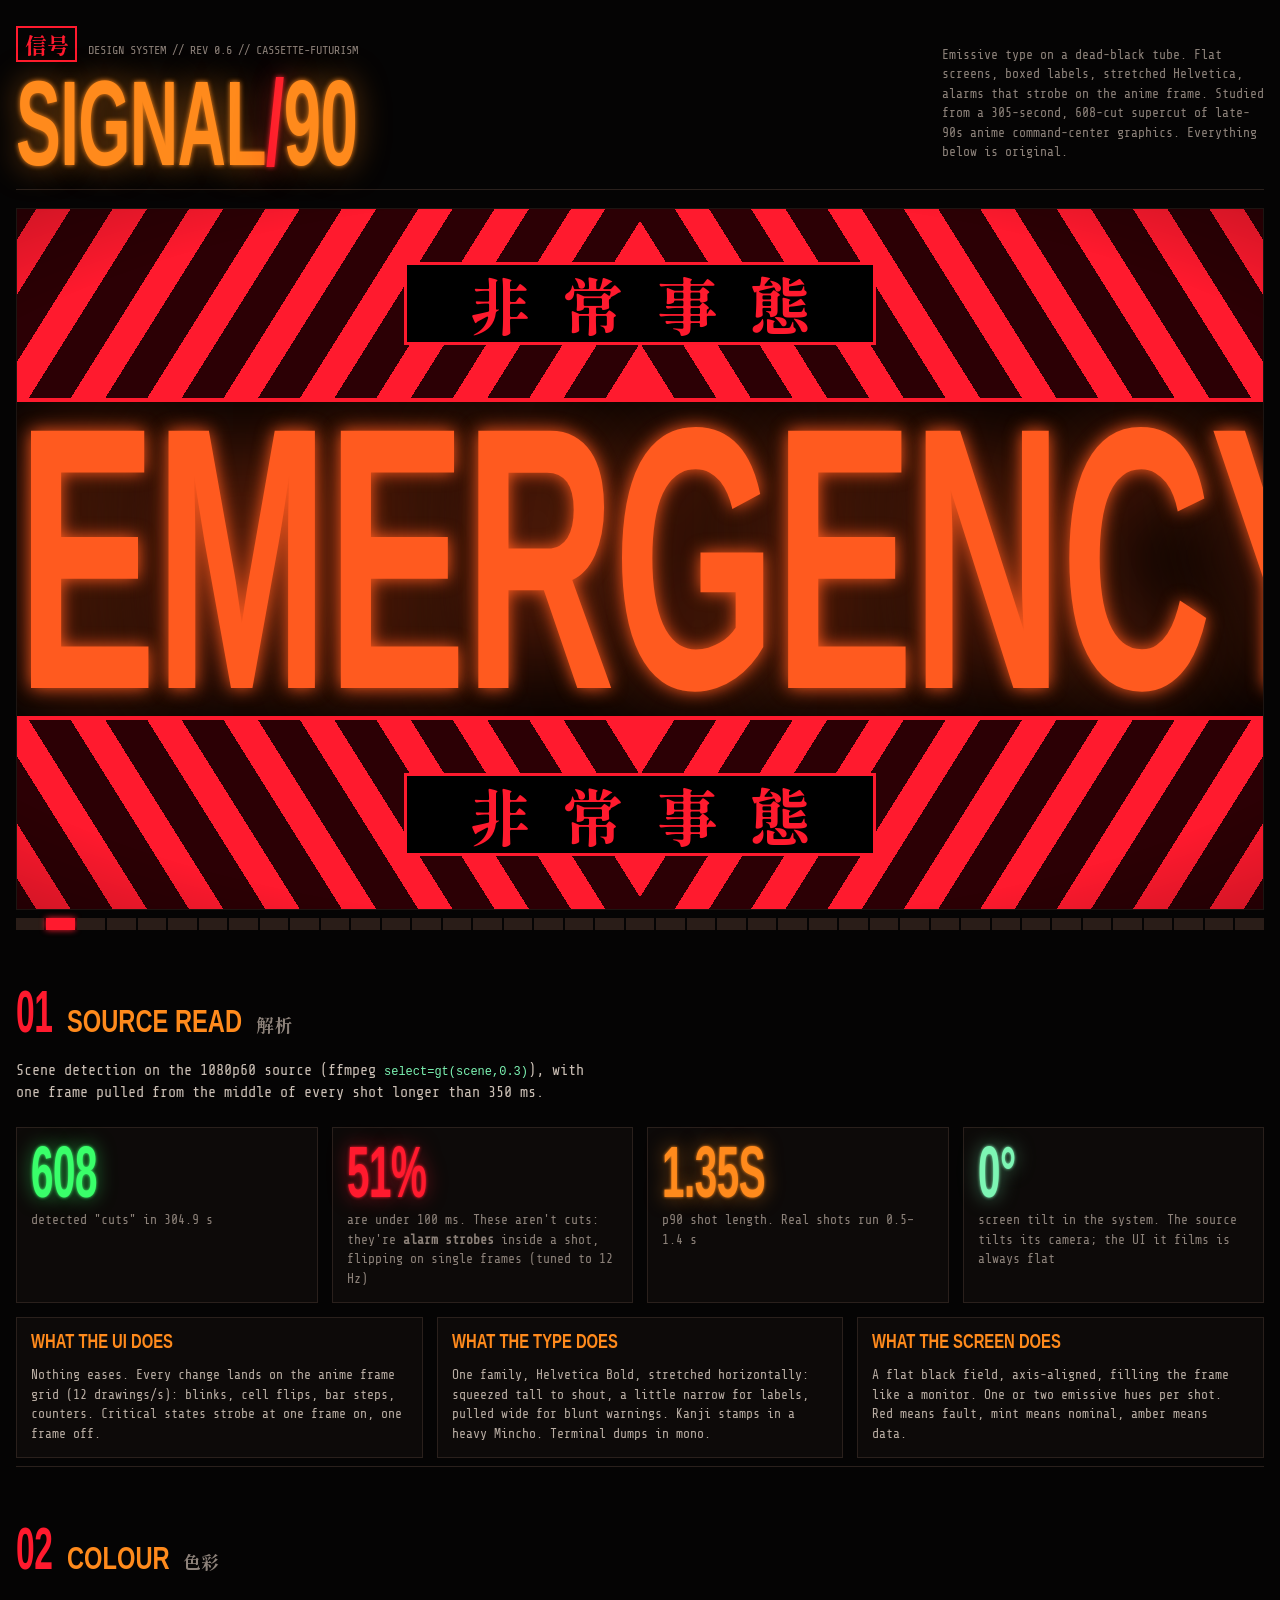
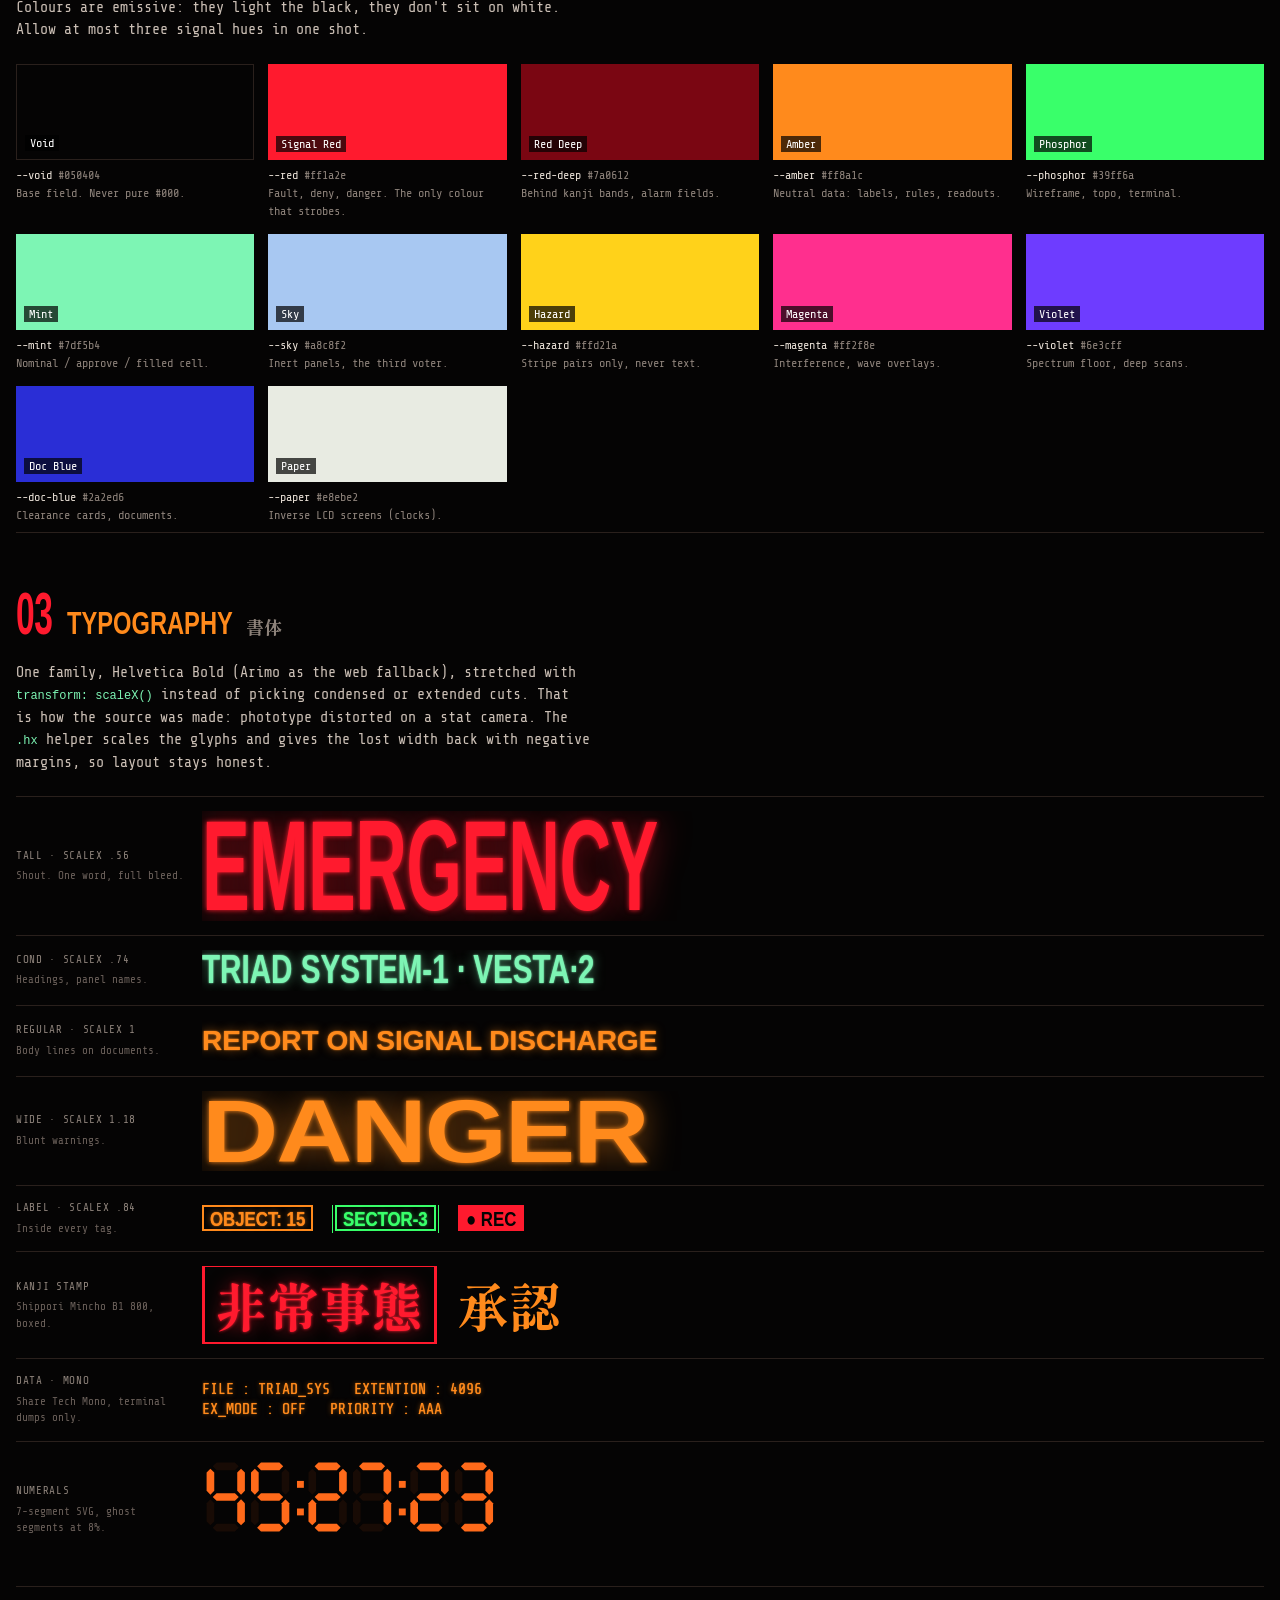
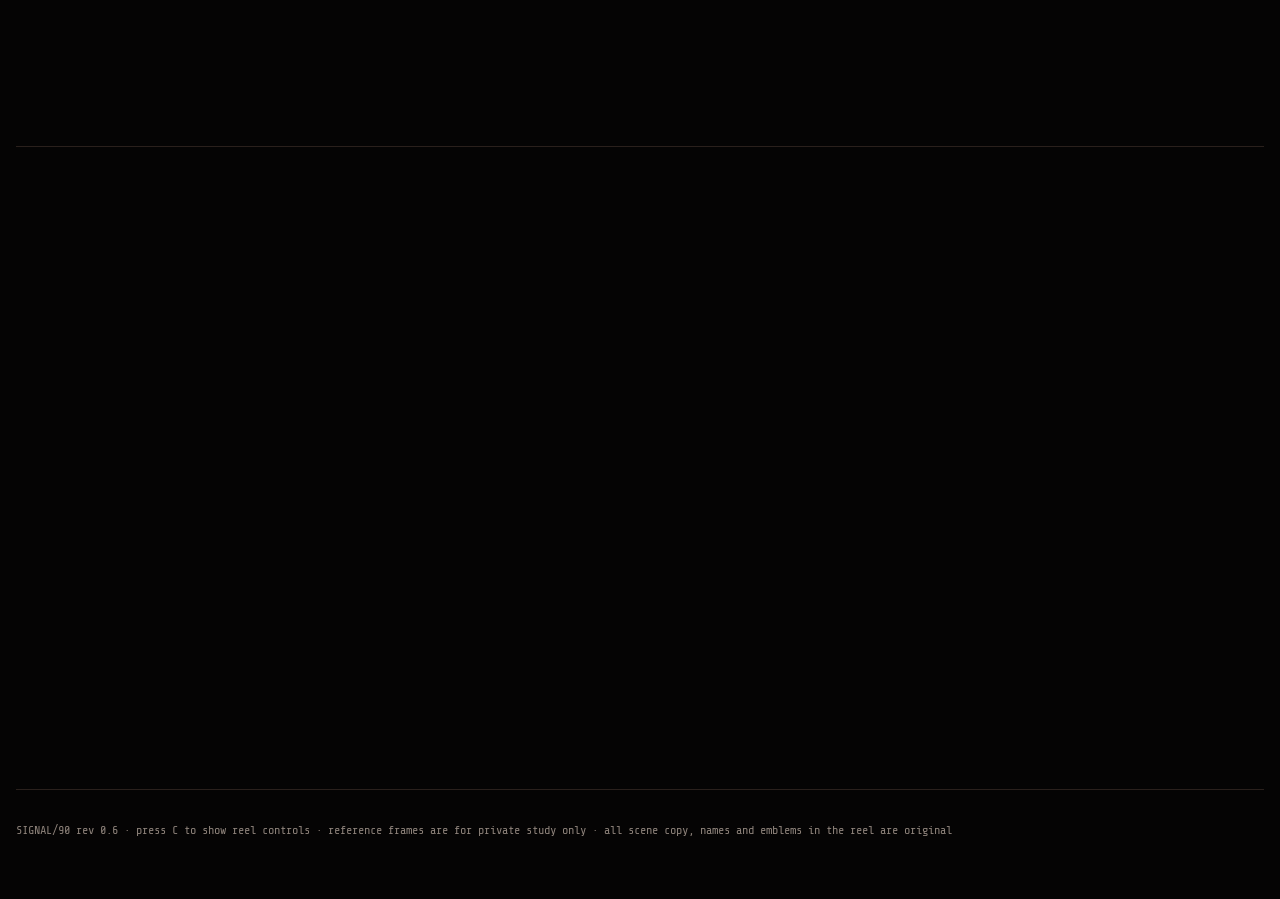
==== commit 453004c1: "rev 0.6: rare oblique, RGB split off, reel performance, wall jitter fix - Oblique only on 7-seg hero" ====
--- a/demo-reel.html
+++ b/demo-reel.html
@@ -7,7 +7,7 @@
 <link rel="preconnect" href="https://fonts.googleapis.com">
 <link rel="preconnect" href="https://fonts.gstatic.com" crossorigin>
 <link href="https://fonts.googleapis.com/css2?family=Arimo:wght@400;700&family=Shippori+Mincho+B1:wght@700;800&family=Share+Tech+Mono&display=swap" rel="stylesheet">
-<link rel="stylesheet" href="signal90/signal90.css?v=0.5">
+<link rel="stylesheet" href="signal90/signal90.css?v=0.6">
 <style>
 /* ---------- page chrome ---------- */
 .mast{display:flex;align-items:flex-end;justify-content:space-between;gap:16px;padding:28px 0 14px;border-bottom:1px solid var(--page-rule);flex-wrap:wrap}
@@ -18,7 +18,14 @@
 .stage-wrap{margin:18px 0 0}
 .stage{position:relative;width:100%;aspect-ratio:16/9;background:var(--void);overflow:hidden;container-type:inline-size;isolation:isolate;border:1px solid #1d1512}
 .scene{position:absolute;inset:0;overflow:hidden}
+.stage{contain:layout paint style}
+/* scenes are pictures, not UI: skip hit-testing, keep repaints inside the stage's own layer */
+.scene{pointer-events:none;contain:strict;will-change:transform}
 .stage.ca .scene{filter:url(#rgbsplit)}
+/* small screens: no RGB split, no SVG bloom (both are CPU filters on mobile Safari and smear small type) */
+@media (max-width:700px){.stage.ca .scene{filter:none}.stage svg g[filter]{filter:none}}
+/* off-screen doc sections skip layout and paint entirely */
+section{content-visibility:auto;contain-intrinsic-size:auto 1100px}
 .fx{position:absolute;inset:0;pointer-events:none;z-index:20}
 .fx-scan{background:repeating-linear-gradient(180deg,transparent 0 1px,rgba(0,0,0,.38) 1px 3px);mix-blend-mode:multiply}
 .fx-vig{background:radial-gradient(120% 95% at 50% 50%,transparent 55%,rgba(0,0,0,.65) 100%)}
@@ -81,10 +88,10 @@
 <svg width="0" height="0" style="position:absolute" aria-hidden="true">
   <filter id="rgbsplit" x="-2%" y="0" width="104%" height="100%" color-interpolation-filters="sRGB">
     <feColorMatrix in="SourceGraphic" type="matrix" values="1 0 0 0 0  0 0 0 0 0  0 0 0 0 0  0 0 0 1 0" result="r"/>
-    <feOffset in="r" dx="2.2" dy="0" result="r2"/>
+    <feOffset id="ca-r" in="r" dx="1" dy="0" result="r2"/>
     <feColorMatrix in="SourceGraphic" type="matrix" values="0 0 0 0 0  0 1 0 0 0  0 0 0 0 0  0 0 0 1 0" result="g"/>
     <feColorMatrix in="SourceGraphic" type="matrix" values="0 0 0 0 0  0 0 0 0 0  0 0 1 0 0  0 0 0 1 0" result="b"/>
-    <feOffset in="b" dx="-2.2" dy="0" result="b2"/>
+    <feOffset id="ca-b" in="b" dx="-1" dy="0" result="b2"/>
     <feBlend in="r2" in2="g" mode="screen" result="rg"/>
     <feBlend in="rg" in2="b2" mode="screen"/>
   </filter>
@@ -94,14 +101,14 @@
 <div class="wrap">
   <header class="mast">
     <div>
-      <div style="margin-bottom:10px"><span class="jp">信号</span><span class="mono" style="color:var(--page-dim);font-size:12px">DESIGN SYSTEM // REV 0.5 // CASSETTE-FUTURISM</span></div>
+      <div style="margin-bottom:10px"><span class="jp">信号</span><span class="mono" style="color:var(--page-dim);font-size:12px">DESIGN SYSTEM // REV 0.6 // CASSETTE-FUTURISM</span></div>
       <h1 class="tall glow">Signal<b>/</b>90</h1>
     </div>
     <p class="sub">Emissive type on a dead-black tube. Flat screens, boxed labels, stretched Helvetica, alarms that strobe on the anime frame. Studied from a 305-second, 608-cut supercut of late-90s anime command-center graphics. Everything below is original.</p>
   </header>
 
   <div class="stage-wrap">
-    <div class="stage ca" id="stage">
+    <div class="stage" id="stage">
       <div class="scene" id="scene"></div>
       <canvas class="fx fx-grain" id="grain" width="320" height="180" style="display:none"></canvas>
       <div class="fx fx-scan" id="fxscan" style="display:none"></div>
@@ -120,7 +127,7 @@
       <button class="btn" id="s-reset" style="padding:2px 8px">Reset</button>
       <label><input type="checkbox" id="o-scan"> Scanlines</label>
       <label><input type="checkbox" id="o-grain"> Grain</label>
-      <label><input type="checkbox" id="o-ca" checked> RGB split</label>
+      <label><input type="checkbox" id="o-ca"> RGB split</label>
       <label><input type="checkbox" id="o-flick"> Flicker</label>
       <label><input type="checkbox" id="o-tear"> Tear</label>
       <span class="readout" id="readout">SHOT 01/17</span>
@@ -175,7 +182,7 @@
         <code>grain</code> 320×180 noise at 24 fps, screen, 13%<br>
         <code>tear</code> a 1-frame horizontal signal offset every ~5 s<br>
         <code>flicker</code> 1-frame brightness drops at 80–93%<br>
-        <code>rgb split</code> R +2.2px / B −2.2px, screen recombine<br>
+        <code>rgb split</code> off by default; R/B offset ≈0.07% of stage width, screen recombine, never below 700 px<br>
         <code>glow</code> text-shadow: 0.06em currentColor + 0.35em at 55%</p>
         <p>These are tube and signal artefacts, not camera effects. Toggle each one on the reel.</p></div>
       <div class="card"><h3 class="cond">Layout rules</h3>
@@ -191,7 +198,7 @@
         <b>Walls of text.</b> Repeat one intimidating word until it becomes texture, or fill the field with dense dump text (hex, logs, binary) behind the hero. Edge columns of binary make good side rails.<br>
         <b>Asymmetric, never modal.</b> Heroes sit off-centre or bleed off an edge. Frames get one cut corner, an open side or a tab, not four matching corners. No centred dialog boxes; verdicts are full-width bands.<br>
         <b>Overlap on purpose.</b> Digits and hero words may run out past an open frame side or across a band. Never just past a closed, symmetric box: that reads as a bug.<br>
-        <b>Oblique accents.</b> <code>.obl</code> slants 1–2 hero words or warnings per screen by −12°. Never on body data.<br>
+        <b>Oblique is rare.</b> Only a 7-segment hero readout may slant (<code>.obl-seg</code>, <code>seg(…,-8)</code>), at most one per screen. Titles, warnings and labels stay upright.<br>
         <b>One idea per shot.</b> Ornament and walls are the background. One hero word or one hero number sits on top.</p></div>
     </div>
   </section>
@@ -215,12 +222,12 @@
     <p class="lede">The souvenir shelf: eight contact sheets (236 mid-shot frames, read left→right) and eight frame strips sampled across single shots. The files sit in <code>reference/</code>. Click to enlarge.</p>
     <div class="grid g2 archive" id="archive"></div>
   </section>
-  <footer>SIGNAL/90 rev 0.5 · press C to show reel controls · reference frames are for private study only · all scene copy, names and emblems in the reel are original</footer>
+  <footer>SIGNAL/90 rev 0.6 · press C to show reel controls · reference frames are for private study only · all scene copy, names and emblems in the reel are original</footer>
 </div>
 <div class="lightbox" id="lb"><img alt=""></div>
 
-<script src="signal90/signal90.js?v=0.5"></script>
-<script src="scenes.js?v=0.5"></script>
+<script src="signal90/signal90.js?v=0.6"></script>
+<script src="scenes.js?v=0.6"></script>
 <script>
 
 /* ============================================================
@@ -260,15 +267,27 @@
 tog('#o-scan',v=>$('#fxscan').style.display=v?'':'none');
 tog('#o-grain',v=>$('#grain').style.display=v?'':'none');
 tog('#o-ca',v=>stage.classList.toggle('ca',v));
+// RGB split offset follows the stage size (≈0.9 px on a 1280 px stage) instead of a fixed 2.2 px
+const caSize=()=>{const d=Math.max(.4,stage.clientWidth*.0007).toFixed(2);$('#ca-r').setAttribute('dx',d);$('#ca-b').setAttribute('dx',-d)};
+caSize();addEventListener('resize',caSize);
 tog('#o-flick',v=>stage.classList.toggle('flicker',v));
 tog('#o-tear',v=>stage.classList.toggle('tear',v));
 (()=>{const cv=$('#grain'),g=cv.getContext('2d');const id=g.createImageData(cv.width,cv.height);
   setInterval(()=>{if(cv.style.display==='none')return;const d=id.data;for(let i=0;i<d.length;i+=4){const v=Math.random()*255|0;d[i]=d[i+1]=d[i+2]=v;d[i+3]=255}g.putImageData(id,0,0)},FR)})();
-new IntersectionObserver(es=>{if(!es[0].isIntersecting){clearTimeout(cutTimer);if(S)S.kill()}else go(idx)}).observe(stage);
+// only run the reel while it is on screen and the tab is visible
+let onScreen=true;
+const pauseReel=()=>{clearTimeout(cutTimer);if(S){S.kill();S=null}};
+new IntersectionObserver(es=>{onScreen=es[0].isIntersecting;if(!onScreen)pauseReel();else if(!document.hidden)go(idx)}).observe(stage);
+document.addEventListener('visibilitychange',()=>{if(document.hidden)pauseReel();else if(onScreen)go(idx)});
 
 /* ============================================================
    docs
    ============================================================ */
+// doc demos tick only while some doc section is on screen and the tab is visible
+let docsOn=false;const docVis=new Set();
+const docIO=new IntersectionObserver(es=>{es.forEach(e=>e.isIntersecting?docVis.add(e.target):docVis.delete(e.target));docsOn=docVis.size>0});
+document.querySelectorAll('section').forEach(x=>docIO.observe(x));
+const docEvery=(fn,ms)=>setInterval(()=>{if(docsOn&&!document.hidden)fn()},ms);
 const COLORS=[['--void','#050404','Void','Base field. Never pure #000.'],['--red','#ff1a2e','Signal Red','Fault, deny, danger. The only colour that strobes.'],['--red-deep','#7a0612','Red Deep','Behind kanji bands, alarm fields.'],['--amber','#ff8a1c','Amber','Neutral data: labels, rules, readouts.'],['--phosphor','#39ff6a','Phosphor','Wireframe, topo, terminal.'],['--mint','#7df5b4','Mint','Nominal / approve / filled cell.'],['--sky','#a8c8f2','Sky','Inert panels, the third voter.'],['--hazard','#ffd21a','Hazard','Stripe pairs only, never text.'],['--magenta','#ff2f8e','Magenta','Interference, wave overlays.'],['--violet','#6e3cff','Violet','Spectrum floor, deep scans.'],['--doc-blue','#2a2ed6','Doc Blue','Clearance cards, documents.'],['--paper','#e8ebe2','Paper','Inverse LCD screens (clocks).']];
 $('#swatches').innerHTML=COLORS.map(([v,h,n,u])=>`<div><div class="sw" style="background:${h};${h==='#050404'?'border:1px solid #2a201c':''}"><span>${n}</span></div><div class="swatch-meta"><b>${v}</b> ${h}<br>${u}</div></div>`).join('');
 
@@ -282,7 +301,7 @@
  ['Data · mono','Share Tech Mono, terminal dumps only.',`<div class="mono glow" style="color:var(--amber);font-size:15px;line-height:1.35">FILE : TRIAD_SYS &nbsp; EXTENTION : 4096<br>EX_MODE : OFF &nbsp; PRIORITY : AAA</div>`],
  ['Numerals','7-segment SVG, ghost segments at 8%.',`<span style="font-size:72px;color:#ff6a1a" class="glow" id="specseg"></span>`]
 ].map(([k,m,s])=>`<div class="spec"><div><div class="k">${k}</div><div style="font-size:11px;color:#6b605a;margin-top:4px">${m}</div></div><div style="overflow:hidden">${s}</div></div>`).join('');
-setInterval(()=>{const d=new Date();$('#specseg').innerHTML=seg7(`${pad(d.getMinutes())}:${pad(d.getSeconds())}:${pad(d.getMilliseconds()/10)}`)},FR);
+docEvery(()=>{const d=new Date();$('#specseg').innerHTML=seg7(`${pad(d.getMinutes())}:${pad(d.getSeconds())}:${pad(d.getMilliseconds()/10)}`)},FR);
 
 const comps=[
  ['Tag','<code>.tag</code> <code>.dbl</code> <code>.solid</code>. A hairline-boxed label with stretched text inside. Place it in a corner.',`<div style="display:flex;gap:10px;flex-wrap:wrap"><span class="tag glow" style="color:var(--amber);font-size:18px">Live</span><span class="tag dbl glow" style="color:var(--red);font-size:18px">Unknown</span><span class="tag solid" style="color:var(--mint);font-size:18px">Open</span></div>`],
@@ -303,20 +322,20 @@
   sv.innerHTML=chamfer(4,8,84,44,8,A,2)+svgT(46,36,'NODE A',16,A,'middle')+chamfer(212,8,84,44,8,M,2)+svgT(254,36,'NODE B',16,M,'middle')
    +wire('M88 30 H150 V22 H212',A,2)+dot(88,30,A,3.5)+dot(212,22,A,3.5)
    +`<rect x="4" y="74" width="110" height="12" fill="${A}"/>`+wire('M114 80 H160',A,2)+`<rect x="160" y="76" width="8" height="8" fill="${A}"/>`+`<text x="174" y="85" fill="${A}" font-family="Share Tech Mono" font-size="13">00231</text>`;
-  const run=()=>{let id;drawWires(sv,(ms,fn)=>{id=setInterval(fn,ms)});setTimeout(()=>clearInterval(id),AF*8)};run();setInterval(run,2600)})();
+  const run=()=>{let id;drawWires(sv,(ms,fn)=>{id=docEvery(fn,ms)});setTimeout(()=>clearInterval(id),AF*8)};run();docEvery(run,2600)})();
 (()=>{const w=$('#cwall');w.innerHTML=Array(14).fill('<span class="tall glow">Denied</span>').join('');const ws=[...w.children];
-  setInterval(()=>{ws.forEach(x=>x.classList.remove('strobe'));pick(ws).classList.add('strobe')},AF*2);
-  const d=$('#cdump');const b=Array.from({length:5},()=>dumpLine(1));setInterval(()=>{b.shift();b.push(dumpLine(pick([0,1])));d.textContent=b.join('\n')},AF)})();
-setInterval(()=>{const r=(Date.now()/10)%6000;$('#cseg').innerHTML=seg7(`${pad(r/6000)}:${pad(r/100%60)}:${pad(r%100)}`)},FR);
+  docEvery(()=>{ws.forEach(x=>x.classList.remove('strobe'));pick(ws).classList.add('strobe')},AF*2);
+  const d=$('#cdump');const b=Array.from({length:5},()=>dumpLine(1));docEvery(()=>{b.shift();b.push(dumpLine(pick([0,1])));d.textContent=b.join('\n')},AF)})();
+docEvery(()=>{const r=(Date.now()/10)%6000;$('#cseg').innerHTML=seg7(`${pad(r/6000)}:${pad(r/100%60)}:${pad(r%100)}`)},FR);
 (()=>{const m=$('#cmeter');const n=18;for(let i=0;i<n;i++)m.insertAdjacentHTML('beforeend','<div style="flex:1;background:linear-gradient(#7df5b4,#1d7a3e);height:0"></div>');const ds=[...m.children];let h=Array(n).fill(0),hold=0;
-  setInterval(()=>{let full=true;ds.forEach((d,i)=>{const t=Math.round((30+60*Math.abs(Math.sin(i*.5)))/16)*16;if(h[i]<t){full=false;if(Math.random()>.25)h[i]+=16}d.style.height=Math.min(h[i],100)+'%'});if(full&&++hold>18){hold=0;h=h.map(()=>0)}},AF)})();
+  docEvery(()=>{let full=true;ds.forEach((d,i)=>{const t=Math.round((30+60*Math.abs(Math.sin(i*.5)))/16)*16;if(h[i]<t){full=false;if(Math.random()>.25)h[i]+=16}d.style.height=Math.min(h[i],100)+'%'});if(full&&++hold>18){hold=0;h=h.map(()=>0)}},AF)})();
 (()=>{const s=$('#chex');let p='';const cells=[];for(let y=0;y<6;y++)for(let x=0;x<22;x++){const cx=x*10+(y%2?5:0)+5,cy=y*14+8;let pts='';for(let k=0;k<6;k++){const a=Math.PI/180*(60*k-30);pts+=`${(cx+5.4*Math.cos(a)).toFixed(1)},${(cy+5.4*Math.sin(a)).toFixed(1)} `}p+=`<polygon points="${pts}" fill="var(--mint)"/>`;cells.push(cy)}
   s.innerHTML=p;const ps=[...s.children];let ord=[],n=0,hold=0;const reset=()=>{ps.forEach(e=>e.setAttribute('fill','var(--mint)'));ord=cells.map((y,i)=>({i,k:-y+R(0,30)})).sort((a,b)=>a.k-b.k);n=0};reset();
-  setInterval(()=>{if(n<ord.length){for(let j=0;j<16&&n<ord.length;j++)ps[ord[n++].i].setAttribute('fill','var(--red)')}else if(++hold>18){hold=0;reset()}},AF)})();
+  docEvery(()=>{if(n<ord.length){for(let j=0;j<16&&n<ord.length;j++)ps[ord[n++].i].setAttribute('fill','var(--red)')}else if(++hold>18){hold=0;reset()}},AF)})();
 (()=>{const t=$('#ctri');['ARGUS·1','VESTA·2','JANUS·3'].forEach((n,i)=>t.insertAdjacentHTML('beforeend',`<div data-c="${i==1?'var(--sky)':'var(--mint)'}" style="flex:1;background:${i==1?'var(--sky)':'var(--mint)'};clip-path:polygon(0 0,100% 0,100% 75%,50% 100%,0 75%);padding:6px 8px;color:#063"><span class="cond" style="font-size:16px">${n}</span><div class="mincho st" style="font-size:20px">承認</div></div>`));const ps=[...t.children];
-  setInterval(()=>{const p=pick(ps);const ok=Math.random()>.5;p.style.background=ok?p.dataset.c:'var(--red)';const st=p.querySelector('.st');st.textContent=ok?'承認':'否定';st.classList.toggle('strobe',!ok);p.style.color=ok?'#063':'#fff'},AF*3)})();
+  docEvery(()=>{const p=pick(ps);const ok=Math.random()>.5;p.style.background=ok?p.dataset.c:'var(--red)';const st=p.querySelector('.st');st.textContent=ok?'承認':'否定';st.classList.toggle('strobe',!ok);p.style.color=ok?'#063':'#fff'},AF*3)})();
 (()=>{const c=$('#cx');let h='';for(let y=1;y<4;y++)for(let x=1;x<8;x++)h+=`<span style="position:absolute;left:${x*12.5}%;top:${y*25}%;width:12px;height:12px;transform:translate(-50%,-50%);background:linear-gradient(#fff,#fff) 50% 0/1.5px 100% no-repeat,linear-gradient(#fff,#fff) 0 50%/100% 1.5px no-repeat"></span>`;h+=`<span id="cxm" class="mono" style="position:absolute;color:var(--red);font-size:20px;transform:translate(-50%,-50%)">×</span><span class="tag" style="position:absolute;left:6px;top:6px;color:#fff;font-size:11px">Object: 15</span>`;c.innerHTML=h;
-  setInterval(()=>{const m=$('#cxm');m.style.left=(12.5*(1+Math.floor(R(0,7))))+'%';m.style.top=(25*(1+Math.floor(R(0,3))))+'%'},AF*5)})();
+  docEvery(()=>{const m=$('#cxm');m.style.left=(12.5*(1+Math.floor(R(0,7))))+'%';m.style.top=(25*(1+Math.floor(R(0,3))))+'%'},AF*5)})();
 
 const motion=[
  ['Hard cut','0 ms · shots of 6–13 anime frames','The only transition. No dissolves, slides or flash frames between shots.','cut'],
@@ -339,24 +358,24 @@
  ['Stutter / repeat edit','1–3 AF switches · replay a shot','Flick between near-identical variants, or play a shot twice back to back.','stutter']];
 $('#motion').innerHTML=motion.map(([n,t,d,k])=>`<div class="card"><h3 class="cond">${n}</h3><div class="mono" style="color:var(--mint);font-size:12px">${t}</div><div class="mdemo" data-k="${k}" style="height:70px;margin:10px 0;background:#000;position:relative;overflow:hidden"></div><p>${d}</p></div>`).join('');
 document.querySelectorAll('.mdemo').forEach(m=>{const k=m.dataset.k;
-  const restart=(sel,ms)=>setInterval(()=>{const e=m.querySelector(sel);e.style.animation='none';void e.offsetWidth;e.style.animation=''},ms);
-  if(k==='wire'){m.innerHTML=`<svg viewBox="0 0 300 70" style="width:100%;height:100%">${chamfer(8,18,60,34,6,'var(--amber)',2)}${chamfer(232,18,60,34,6,'var(--amber)',2)}${wire('M68 35 H120 V12 H180 V35 H232','var(--amber)',2)}</svg>`;const sv=m.firstChild;const run=()=>{let id;drawWires(sv,(ms,fn)=>{id=setInterval(fn,ms)});setTimeout(()=>clearInterval(id),AF*8)};run();setInterval(run,1800)}
-  if(k==='overwrite'){const rows=[...Array(6)].map(()=>dumpLine(1).slice(0,40));let n=0;setInterval(()=>{n=(n+1)%10;m.innerHTML=`<div class="mono" style="padding:4px 8px;font-size:10px;line-height:11px;color:var(--amber)">${rows.map((r,i)=>i<n?'<div style="background:var(--red);color:#000">DELETED DELETED DELETED DELETED</div>':`<div>${r}</div>`).join('')}</div>`},AF)}
-  if(k==='infect'||k==='erode'){const C=36,Rw=8;m.innerHTML=`<div style="display:grid;grid-template-columns:repeat(${C},1fr);height:100%;padding:4px">${Array(C*Rw).fill(`<i style="background:${k==='infect'?'var(--red)':'#e2702a'};border:1px solid #000"></i>`).join('')}</div>`;const is=[...m.querySelectorAll('i')];let sp,t=0;const rs=()=>{sp=spreader(C,Rw,k==='infect'?[[0,Rw-1]]:[[8,3],[26,5]]);is.forEach(e=>e.style.background=k==='infect'?'var(--red)':'#e2702a');t=0};rs();setInterval(()=>{if(++t>22)return rs();sp.tick(18).forEach(i=>is[i]&&(is[i].style.background=k==='infect'?'var(--sky)':'#050404'))},AF)}
-  if(k==='scramble'){m.innerHTML='<div class="fill center mono" style="color:#fff;font-size:20px;gap:2px"><div></div><div></div></div>';const d=m.querySelectorAll('.fill div');setInterval(()=>{d[0].textContent=scramble()+'   '+scramble();d[1].textContent=scramble()+'   '+scramble()},AF*2)}
-  if(k==='assemble'){m.innerHTML=`<svg viewBox="0 0 300 70" style="width:100%;height:100%">${Array.from({length:10},(_,b)=>`<polygon class="ab" points="${20+b*26},62 ${40+b*26},8 ${50+b*26},8 ${30+b*26},62" fill="var(--mint)" style="visibility:hidden"/>`).join('')}</svg>`;const bs=[...m.querySelectorAll('.ab')];let n=0;setInterval(()=>{n=(n+1)%16;bs.forEach((b,i)=>b.style.visibility=i<n?'visible':'hidden')},AF)}
-  if(k==='scribble'){m.innerHTML='<svg viewBox="0 0 300 70" style="width:100%;height:100%"><polyline fill="none" stroke="#f2e9a0" stroke-width="1.2"/></svg>';const pl=m.querySelector('polyline');setInterval(()=>{const a=R(1,4),b=R(1,4);pl.setAttribute('points',Array.from({length:120},(_,i)=>{const u=i/120*25;return `${150+Math.sin(a*u)*120+R(-10,10)},${35+Math.sin(b*u)*28+R(-4,4)}`}).join(' '))},AF)}
-  if(k==='spin'){m.innerHTML='<div class="fill center"><div style="width:120px;height:14px;background:var(--mint)"></div></div>';const g=m.querySelector('.fill div');let t=0;setInterval(()=>{t=(t+1)%14;g.style.visibility=t<4?'visible':'hidden';g.style.transform=`rotate(${t*45}deg)`},AF)}
-  if(k==='stutter'){m.innerHTML='<div class="fill center"><span class="tall glow" style="font-size:40px;color:var(--amber)">Shot A</span></div>';const e=m.querySelector('.tall');const seq=['A','A','B','A','B','B','C','C','C','C'];let i=0;setInterval(()=>{e.textContent='Shot '+seq[i++%seq.length];m.style.background=seq[(i-1)%seq.length]==='B'?'#1a0606':'#000'},AF*2)}
+  const restart=(sel,ms)=>docEvery(()=>{const e=m.querySelector(sel);e.style.animation='none';void e.offsetWidth;e.style.animation=''},ms);
+  if(k==='wire'){m.innerHTML=`<svg viewBox="0 0 300 70" style="width:100%;height:100%">${chamfer(8,18,60,34,6,'var(--amber)',2)}${chamfer(232,18,60,34,6,'var(--amber)',2)}${wire('M68 35 H120 V12 H180 V35 H232','var(--amber)',2)}</svg>`;const sv=m.firstChild;const run=()=>{let id;drawWires(sv,(ms,fn)=>{id=docEvery(fn,ms)});setTimeout(()=>clearInterval(id),AF*8)};run();docEvery(run,1800)}
+  if(k==='overwrite'){const rows=[...Array(6)].map(()=>dumpLine(1).slice(0,40));let n=0;docEvery(()=>{n=(n+1)%10;m.innerHTML=`<div class="mono" style="padding:4px 8px;font-size:10px;line-height:11px;color:var(--amber)">${rows.map((r,i)=>i<n?'<div style="background:var(--red);color:#000">DELETED DELETED DELETED DELETED</div>':`<div>${r}</div>`).join('')}</div>`},AF)}
+  if(k==='infect'||k==='erode'){const C=36,Rw=8;m.innerHTML=`<div style="display:grid;grid-template-columns:repeat(${C},1fr);height:100%;padding:4px">${Array(C*Rw).fill(`<i style="background:${k==='infect'?'var(--red)':'#e2702a'};border:1px solid #000"></i>`).join('')}</div>`;const is=[...m.querySelectorAll('i')];let sp,t=0;const rs=()=>{sp=spreader(C,Rw,k==='infect'?[[0,Rw-1]]:[[8,3],[26,5]]);is.forEach(e=>e.style.background=k==='infect'?'var(--red)':'#e2702a');t=0};rs();docEvery(()=>{if(++t>22)return rs();sp.tick(18).forEach(i=>is[i]&&(is[i].style.background=k==='infect'?'var(--sky)':'#050404'))},AF)}
+  if(k==='scramble'){m.innerHTML='<div class="fill center mono" style="color:#fff;font-size:20px;gap:2px"><div></div><div></div></div>';const d=m.querySelectorAll('.fill div');docEvery(()=>{d[0].textContent=scramble()+'   '+scramble();d[1].textContent=scramble()+'   '+scramble()},AF*2)}
+  if(k==='assemble'){m.innerHTML=`<svg viewBox="0 0 300 70" style="width:100%;height:100%">${Array.from({length:10},(_,b)=>`<polygon class="ab" points="${20+b*26},62 ${40+b*26},8 ${50+b*26},8 ${30+b*26},62" fill="var(--mint)" style="visibility:hidden"/>`).join('')}</svg>`;const bs=[...m.querySelectorAll('.ab')];let n=0;docEvery(()=>{n=(n+1)%16;bs.forEach((b,i)=>b.style.visibility=i<n?'visible':'hidden')},AF)}
+  if(k==='scribble'){m.innerHTML='<svg viewBox="0 0 300 70" style="width:100%;height:100%"><polyline fill="none" stroke="#f2e9a0" stroke-width="1.2"/></svg>';const pl=m.querySelector('polyline');docEvery(()=>{const a=R(1,4),b=R(1,4);pl.setAttribute('points',Array.from({length:120},(_,i)=>{const u=i/120*25;return `${150+Math.sin(a*u)*120+R(-10,10)},${35+Math.sin(b*u)*28+R(-4,4)}`}).join(' '))},AF)}
+  if(k==='spin'){m.innerHTML='<div class="fill center"><div style="width:120px;height:14px;background:var(--mint)"></div></div>';const g=m.querySelector('.fill div');let t=0;docEvery(()=>{t=(t+1)%14;g.style.visibility=t<4?'visible':'hidden';g.style.transform=`rotate(${t*45}deg)`},AF)}
+  if(k==='stutter'){m.innerHTML='<div class="fill center"><span class="tall glow" style="font-size:40px;color:var(--amber)">Shot A</span></div>';const e=m.querySelector('.tall');const seq=['A','A','B','A','B','B','C','C','C','C'];let i=0;docEvery(()=>{e.textContent='Shot '+seq[i++%seq.length];m.style.background=seq[(i-1)%seq.length]==='B'?'#1a0606':'#000'},AF*2)}
   if(k==='strobe')m.innerHTML=`<div class="fill center"><span class="tag strobe" style="color:var(--red);font-size:24px">Alert</span></div>`;
   if(k==='strobein'){m.innerHTML=`<div class="fill center"><span class="wide glow strobe-in" data-o="c" style="color:var(--red);font-size:40px">Keep out</span></div>`;restart('.strobe-in',2000)}
   if(k==='blink')m.innerHTML=`<div class="fill center"><span class="tag blink" style="color:var(--amber);font-size:20px">Analyzing</span></div>`;
   if(k==='flick'){m.innerHTML=`<div class="fill center"><div class="flick-on"><span class="tall glow" style="color:var(--mint);font-size:60px">Oracle</span></div></div>`;restart('.flick-on',1500)}
   if(k==='marq'){const w='<span class="tall glow" style="padding-right:24px">Emergency</span>';m.innerHTML=`<div class="fill" style="display:flex;align-items:center;overflow:hidden"><div class="marq" style="color:#ff5a1f;font-size:64px;animation:marq 2.6s linear infinite">${w}${w}${w}${w}</div></div>`}
-  if(k==='tick'){m.innerHTML=`<div class="fill center mono glow" style="color:var(--amber);font-size:26px"></div>`;const e=m.firstChild;const t0=performance.now();setInterval(()=>e.textContent=timecode(performance.now()-t0),FR)}
-  if(k==='cut'){const cs=['var(--red)','#000','var(--mint)','var(--doc-blue)'];let i=0;setInterval(()=>{m.style.background=cs[i++%4]},AF*9)}
-  if(k==='sweep'){m.innerHTML=`<div style="display:grid;grid-template-columns:repeat(24,1fr);gap:2px;padding:6px;height:100%">${Array(96).fill('<i style="background:var(--mint)"></i>').join('')}</div>`;const is=[...m.querySelectorAll('i')];let ord=[],n=0,hold=0;const rs=()=>{is.forEach(e=>e.style.background='var(--mint)');ord=is.map((e,i)=>({e,k:-Math.floor(i/24)*10+R(0,14)})).sort((a,b)=>a.k-b.k);n=0};rs();setInterval(()=>{if(n<ord.length){for(let j=0;j<16&&n<ord.length;j++)ord[n++].e.style.background='var(--red)'}else if(++hold>12){hold=0;rs()}},AF)}
-  if(k==='step'){m.innerHTML=`<div style="position:absolute;left:8px;right:8px;bottom:8px;height:16px;background:#1a110c"><div style="height:100%;width:0;background:var(--mint)"></div></div>`;const b=m.querySelector('div>div');let w=0,hold=0;setInterval(()=>{if(w<100){if(Math.random()>.25)w+=16}else if(++hold>10){hold=0;w=0}b.style.width=Math.min(w,100)+'%'},AF)}
+  if(k==='tick'){m.innerHTML=`<div class="fill center mono glow" style="color:var(--amber);font-size:26px"></div>`;const e=m.firstChild;const t0=performance.now();docEvery(()=>e.textContent=timecode(performance.now()-t0),FR)}
+  if(k==='cut'){const cs=['var(--red)','#000','var(--mint)','var(--doc-blue)'];let i=0;docEvery(()=>{m.style.background=cs[i++%4]},AF*9)}
+  if(k==='sweep'){m.innerHTML=`<div style="display:grid;grid-template-columns:repeat(24,1fr);gap:2px;padding:6px;height:100%">${Array(96).fill('<i style="background:var(--mint)"></i>').join('')}</div>`;const is=[...m.querySelectorAll('i')];let ord=[],n=0,hold=0;const rs=()=>{is.forEach(e=>e.style.background='var(--mint)');ord=is.map((e,i)=>({e,k:-Math.floor(i/24)*10+R(0,14)})).sort((a,b)=>a.k-b.k);n=0};rs();docEvery(()=>{if(n<ord.length){for(let j=0;j<16&&n<ord.length;j++)ord[n++].e.style.background='var(--red)'}else if(++hold>12){hold=0;rs()}},AF)}
+  if(k==='step'){m.innerHTML=`<div style="position:absolute;left:8px;right:8px;bottom:8px;height:16px;background:#1a110c"><div style="height:100%;width:0;background:var(--mint)"></div></div>`;const b=m.querySelector('div>div');let w=0,hold=0;docEvery(()=>{if(w<100){if(Math.random()>.25)w+=16}else if(++hold>10){hold=0;w=0}b.style.width=Math.min(w,100)+'%'},AF)}
 });
 
 const sheets=[1,2,3,4,5,6,7,8].map(n=>[`reference/contact-sheets/s_0${n}.jpg`,`Contact sheet ${n}/8 · shots ${(n-1)*30+1}–${Math.min(n*30,236)}`]);
--- a/signal90/signal90.css
+++ b/signal90/signal90.css
@@ -66,6 +66,8 @@
 @keyframes strobeinv{0%{color:var(--a);background:var(--b)}50%{color:var(--b);background:var(--a);opacity:calc(.5 + var(--strobe-off) / 2)}}
 /* strobe-in: 4 strobe cycles (≈0.67s), then holds on */
 .strobe-in{animation:strobe var(--strobe) 4 steps(1,end)}
+/* keep strobing text on a fixed layer: adding/removing a layer mid-shot re-rasterises scaleX text at a new sub-pixel offset (visible jitter) */
+.strobe-in,.wall>*{will-change:opacity}
 /* BLINK — non-critical status (ANALYZING, REC): 4 frames on / 4 off */
 .blink{animation:blinkoff var(--blink) infinite steps(1,end)}
 .nostrobe .strobe,.nostrobe .strobe-inv,.nostrobe .strobe-in{animation:none}
